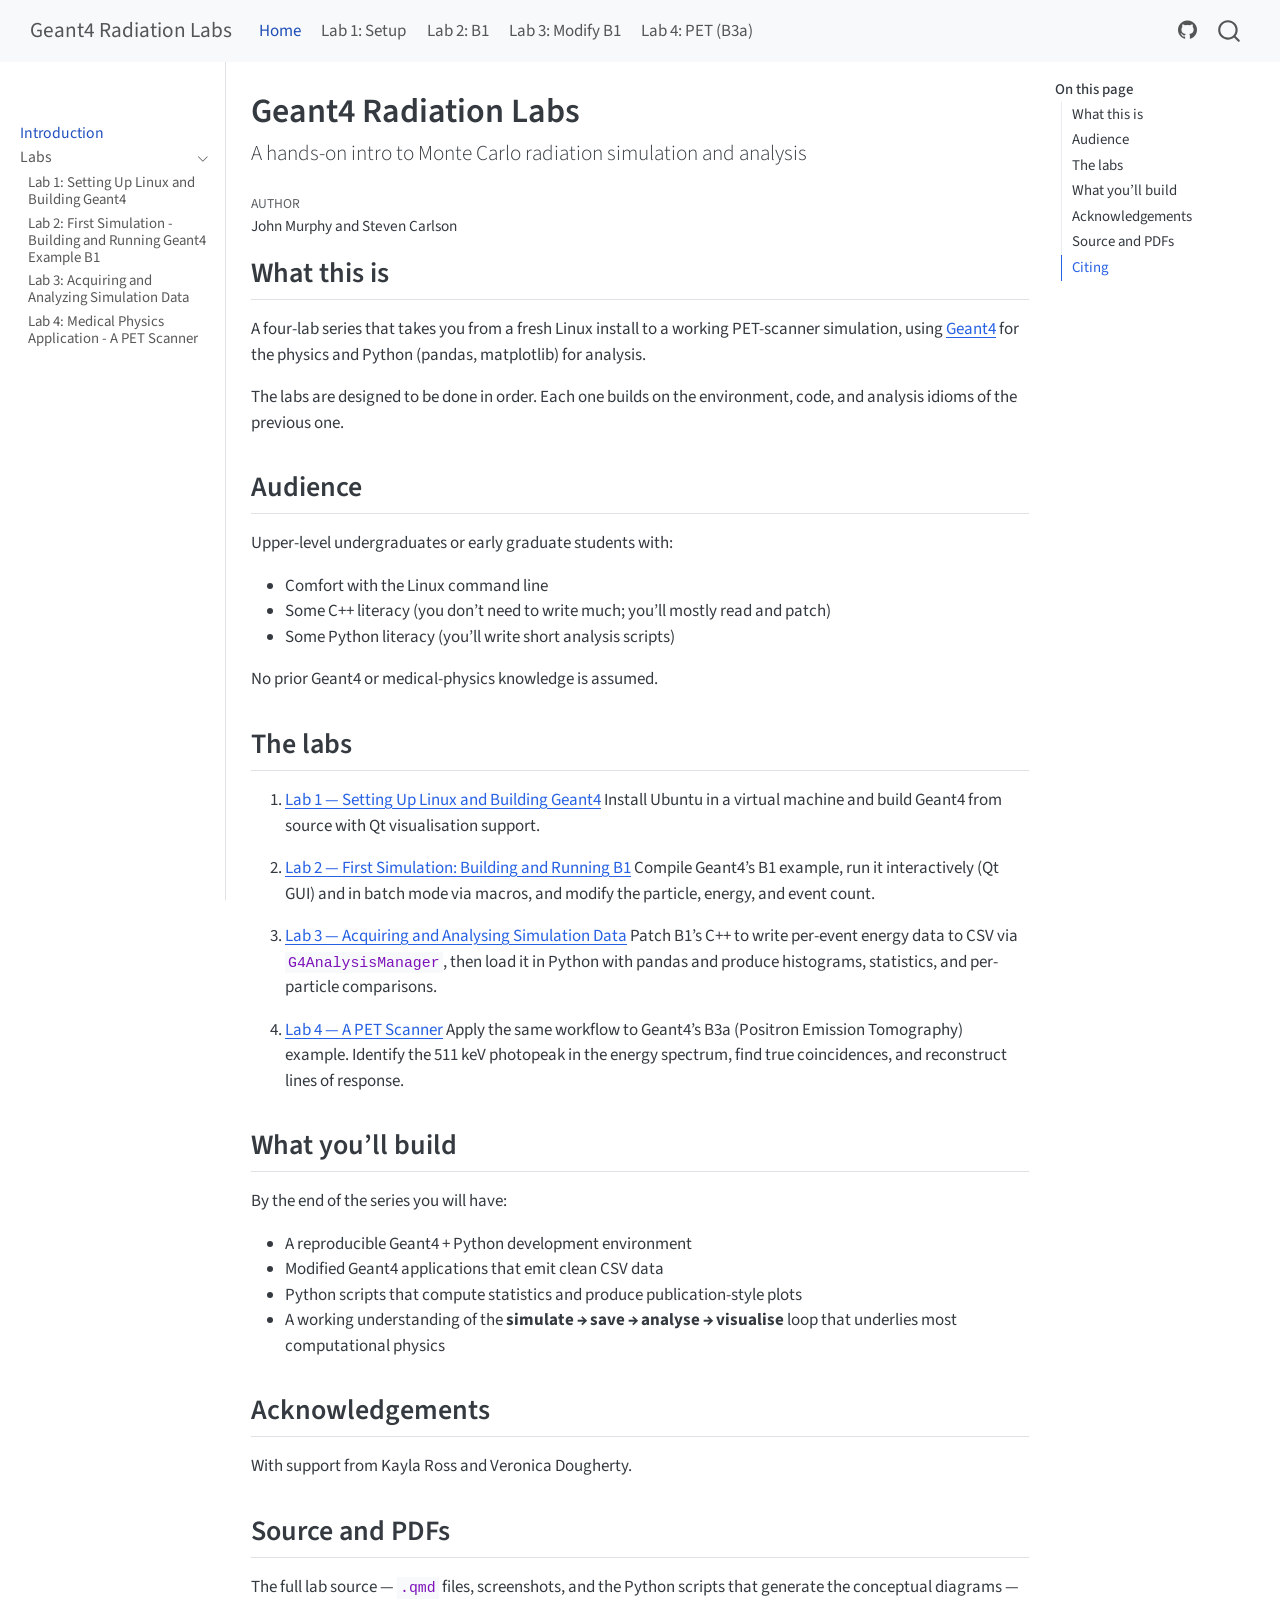
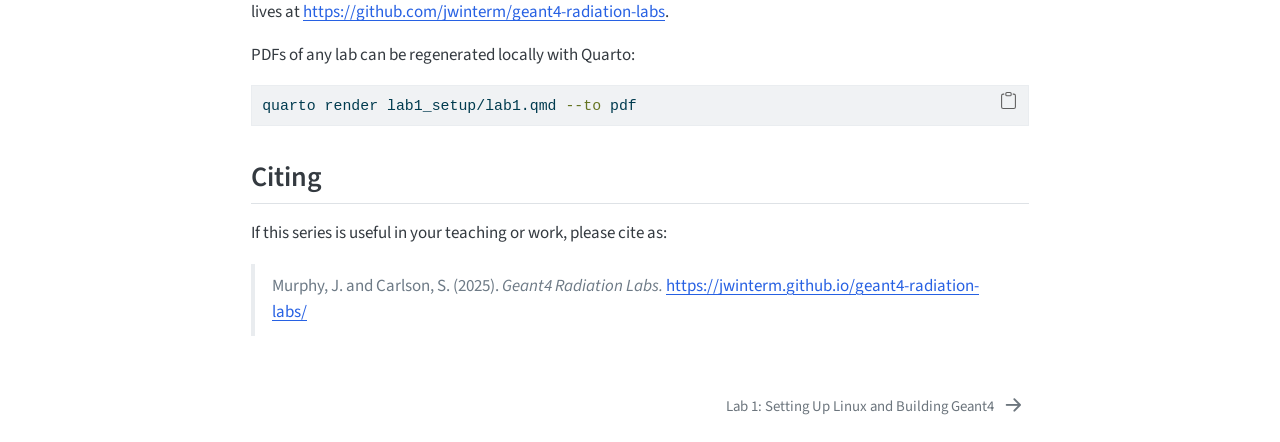
==== index.html @ f85b090e "Built site for gh-pages" ====
<!DOCTYPE html>
<html xmlns="http://www.w3.org/1999/xhtml" lang="en" xml:lang="en"><head>

<meta charset="utf-8">
<meta name="generator" content="quarto-1.6.41">

<meta name="viewport" content="width=device-width, initial-scale=1.0, user-scalable=yes">

<meta name="author" content="John Murphy and Steven Carlson">

<title>Geant4 Radiation Labs</title>
<style>
code{white-space: pre-wrap;}
span.smallcaps{font-variant: small-caps;}
div.columns{display: flex; gap: min(4vw, 1.5em);}
div.column{flex: auto; overflow-x: auto;}
div.hanging-indent{margin-left: 1.5em; text-indent: -1.5em;}
ul.task-list{list-style: none;}
ul.task-list li input[type="checkbox"] {
  width: 0.8em;
  margin: 0 0.8em 0.2em -1em; /* quarto-specific, see https://github.com/quarto-dev/quarto-cli/issues/4556 */ 
  vertical-align: middle;
}
/* CSS for syntax highlighting */
pre > code.sourceCode { white-space: pre; position: relative; }
pre > code.sourceCode > span { line-height: 1.25; }
pre > code.sourceCode > span:empty { height: 1.2em; }
.sourceCode { overflow: visible; }
code.sourceCode > span { color: inherit; text-decoration: inherit; }
div.sourceCode { margin: 1em 0; }
pre.sourceCode { margin: 0; }
@media screen {
div.sourceCode { overflow: auto; }
}
@media print {
pre > code.sourceCode { white-space: pre-wrap; }
pre > code.sourceCode > span { display: inline-block; text-indent: -5em; padding-left: 5em; }
}
pre.numberSource code
  { counter-reset: source-line 0; }
pre.numberSource code > span
  { position: relative; left: -4em; counter-increment: source-line; }
pre.numberSource code > span > a:first-child::before
  { content: counter(source-line);
    position: relative; left: -1em; text-align: right; vertical-align: baseline;
    border: none; display: inline-block;
    -webkit-touch-callout: none; -webkit-user-select: none;
    -khtml-user-select: none; -moz-user-select: none;
    -ms-user-select: none; user-select: none;
    padding: 0 4px; width: 4em;
  }
pre.numberSource { margin-left: 3em;  padding-left: 4px; }
div.sourceCode
  {   }
@media screen {
pre > code.sourceCode > span > a:first-child::before { text-decoration: underline; }
}
</style>


<script src="site_libs/quarto-nav/quarto-nav.js"></script>
<script src="site_libs/quarto-nav/headroom.min.js"></script>
<script src="site_libs/clipboard/clipboard.min.js"></script>
<script src="site_libs/quarto-search/autocomplete.umd.js"></script>
<script src="site_libs/quarto-search/fuse.min.js"></script>
<script src="site_libs/quarto-search/quarto-search.js"></script>
<meta name="quarto:offset" content="./">
<link href="./lab1_setup/lab1.html" rel="next">
<script src="site_libs/quarto-html/quarto.js"></script>
<script src="site_libs/quarto-html/popper.min.js"></script>
<script src="site_libs/quarto-html/tippy.umd.min.js"></script>
<script src="site_libs/quarto-html/anchor.min.js"></script>
<link href="site_libs/quarto-html/tippy.css" rel="stylesheet">
<link href="site_libs/quarto-html/quarto-syntax-highlighting-48ffa3e5b9d089919c6712c39e5b00f2.css" rel="stylesheet" id="quarto-text-highlighting-styles">
<script src="site_libs/bootstrap/bootstrap.min.js"></script>
<link href="site_libs/bootstrap/bootstrap-icons.css" rel="stylesheet">
<link href="site_libs/bootstrap/bootstrap-c85aa45615bc724621e561d3dca1e930.min.css" rel="stylesheet" append-hash="true" id="quarto-bootstrap" data-mode="light">
<script id="quarto-search-options" type="application/json">{
  "location": "navbar",
  "copy-button": false,
  "collapse-after": 3,
  "panel-placement": "end",
  "type": "overlay",
  "limit": 50,
  "keyboard-shortcut": [
    "f",
    "/",
    "s"
  ],
  "show-item-context": false,
  "language": {
    "search-no-results-text": "No results",
    "search-matching-documents-text": "matching documents",
    "search-copy-link-title": "Copy link to search",
    "search-hide-matches-text": "Hide additional matches",
    "search-more-match-text": "more match in this document",
    "search-more-matches-text": "more matches in this document",
    "search-clear-button-title": "Clear",
    "search-text-placeholder": "",
    "search-detached-cancel-button-title": "Cancel",
    "search-submit-button-title": "Submit",
    "search-label": "Search"
  }
}</script>


</head>

<body class="nav-sidebar docked nav-fixed">

<div id="quarto-search-results"></div>
  <header id="quarto-header" class="headroom fixed-top">
    <nav class="navbar navbar-expand-lg " data-bs-theme="dark">
      <div class="navbar-container container-fluid">
      <div class="navbar-brand-container mx-auto">
    <a class="navbar-brand" href="./index.html">
    <span class="navbar-title">Geant4 Radiation Labs</span>
    </a>
  </div>
            <div id="quarto-search" class="" title="Search"></div>
          <button class="navbar-toggler" type="button" data-bs-toggle="collapse" data-bs-target="#navbarCollapse" aria-controls="navbarCollapse" role="menu" aria-expanded="false" aria-label="Toggle navigation" onclick="if (window.quartoToggleHeadroom) { window.quartoToggleHeadroom(); }">
  <span class="navbar-toggler-icon"></span>
</button>
          <div class="collapse navbar-collapse" id="navbarCollapse">
            <ul class="navbar-nav navbar-nav-scroll me-auto">
  <li class="nav-item">
    <a class="nav-link active" href="./index.html" aria-current="page"> 
<span class="menu-text">Home</span></a>
  </li>  
  <li class="nav-item">
    <a class="nav-link" href="./lab1_setup/lab1.html"> 
<span class="menu-text">Lab 1: Setup</span></a>
  </li>  
  <li class="nav-item">
    <a class="nav-link" href="./lab2_exampleB1/lab2.html"> 
<span class="menu-text">Lab 2: B1</span></a>
  </li>  
  <li class="nav-item">
    <a class="nav-link" href="./lab3_modifyB1/lab3.html"> 
<span class="menu-text">Lab 3: Modify B1</span></a>
  </li>  
  <li class="nav-item">
    <a class="nav-link" href="./lab4_exampleB3/lab4.html"> 
<span class="menu-text">Lab 4: PET (B3a)</span></a>
  </li>  
</ul>
            <ul class="navbar-nav navbar-nav-scroll ms-auto">
  <li class="nav-item compact">
    <a class="nav-link" href="https://github.com/jwinterm/geant4-radiation-labs"> <i class="bi bi-github" role="img" aria-label="GitHub repo">
</i> 
<span class="menu-text"></span></a>
  </li>  
</ul>
          </div> <!-- /navcollapse -->
            <div class="quarto-navbar-tools">
</div>
      </div> <!-- /container-fluid -->
    </nav>
  <nav class="quarto-secondary-nav">
    <div class="container-fluid d-flex">
      <button type="button" class="quarto-btn-toggle btn" data-bs-toggle="collapse" role="button" data-bs-target=".quarto-sidebar-collapse-item" aria-controls="quarto-sidebar" aria-expanded="false" aria-label="Toggle sidebar navigation" onclick="if (window.quartoToggleHeadroom) { window.quartoToggleHeadroom(); }">
        <i class="bi bi-layout-text-sidebar-reverse"></i>
      </button>
        <nav class="quarto-page-breadcrumbs" aria-label="breadcrumb"><ol class="breadcrumb"><li class="breadcrumb-item"><a href="./index.html">Introduction</a></li></ol></nav>
        <a class="flex-grow-1" role="navigation" data-bs-toggle="collapse" data-bs-target=".quarto-sidebar-collapse-item" aria-controls="quarto-sidebar" aria-expanded="false" aria-label="Toggle sidebar navigation" onclick="if (window.quartoToggleHeadroom) { window.quartoToggleHeadroom(); }">      
        </a>
      <button type="button" class="btn quarto-search-button" aria-label="Search" onclick="window.quartoOpenSearch();">
        <i class="bi bi-search"></i>
      </button>
    </div>
  </nav>
</header>
<!-- content -->
<div id="quarto-content" class="quarto-container page-columns page-rows-contents page-layout-article page-navbar">
<!-- sidebar -->
  <nav id="quarto-sidebar" class="sidebar collapse collapse-horizontal quarto-sidebar-collapse-item sidebar-navigation docked overflow-auto">
        <div class="mt-2 flex-shrink-0 align-items-center">
        <div class="sidebar-search">
        <div id="quarto-search" class="" title="Search"></div>
        </div>
        </div>
    <div class="sidebar-menu-container"> 
    <ul class="list-unstyled mt-1">
        <li class="sidebar-item">
  <div class="sidebar-item-container"> 
  <a href="./index.html" class="sidebar-item-text sidebar-link active">
 <span class="menu-text">Introduction</span></a>
  </div>
</li>
        <li class="sidebar-item sidebar-item-section">
      <div class="sidebar-item-container"> 
            <a class="sidebar-item-text sidebar-link text-start" data-bs-toggle="collapse" data-bs-target="#quarto-sidebar-section-1" role="navigation" aria-expanded="true">
 <span class="menu-text">Labs</span></a>
          <a class="sidebar-item-toggle text-start" data-bs-toggle="collapse" data-bs-target="#quarto-sidebar-section-1" role="navigation" aria-expanded="true" aria-label="Toggle section">
            <i class="bi bi-chevron-right ms-2"></i>
          </a> 
      </div>
      <ul id="quarto-sidebar-section-1" class="collapse list-unstyled sidebar-section depth1 show">  
          <li class="sidebar-item">
  <div class="sidebar-item-container"> 
  <a href="./lab1_setup/lab1.html" class="sidebar-item-text sidebar-link">
 <span class="menu-text">Lab 1: Setting Up Linux and Building Geant4</span></a>
  </div>
</li>
          <li class="sidebar-item">
  <div class="sidebar-item-container"> 
  <a href="./lab2_exampleB1/lab2.html" class="sidebar-item-text sidebar-link">
 <span class="menu-text">Lab 2: First Simulation - Building and Running Geant4 Example B1</span></a>
  </div>
</li>
          <li class="sidebar-item">
  <div class="sidebar-item-container"> 
  <a href="./lab3_modifyB1/lab3.html" class="sidebar-item-text sidebar-link">
 <span class="menu-text">Lab 3: Acquiring and Analyzing Simulation Data</span></a>
  </div>
</li>
          <li class="sidebar-item">
  <div class="sidebar-item-container"> 
  <a href="./lab4_exampleB3/lab4.html" class="sidebar-item-text sidebar-link">
 <span class="menu-text">Lab 4: Medical Physics Application - A PET Scanner</span></a>
  </div>
</li>
      </ul>
  </li>
    </ul>
    </div>
</nav>
<div id="quarto-sidebar-glass" class="quarto-sidebar-collapse-item" data-bs-toggle="collapse" data-bs-target=".quarto-sidebar-collapse-item"></div>
<!-- margin-sidebar -->
    <div id="quarto-margin-sidebar" class="sidebar margin-sidebar">
        <nav id="TOC" role="doc-toc" class="toc-active">
    <h2 id="toc-title">On this page</h2>
   
  <ul>
  <li><a href="#what-this-is" id="toc-what-this-is" class="nav-link active" data-scroll-target="#what-this-is">What this is</a></li>
  <li><a href="#audience" id="toc-audience" class="nav-link" data-scroll-target="#audience">Audience</a></li>
  <li><a href="#the-labs" id="toc-the-labs" class="nav-link" data-scroll-target="#the-labs">The labs</a></li>
  <li><a href="#what-youll-build" id="toc-what-youll-build" class="nav-link" data-scroll-target="#what-youll-build">What you’ll build</a></li>
  <li><a href="#acknowledgements" id="toc-acknowledgements" class="nav-link" data-scroll-target="#acknowledgements">Acknowledgements</a></li>
  <li><a href="#source-and-pdfs" id="toc-source-and-pdfs" class="nav-link" data-scroll-target="#source-and-pdfs">Source and PDFs</a></li>
  <li><a href="#citing" id="toc-citing" class="nav-link" data-scroll-target="#citing">Citing</a></li>
  </ul>
</nav>
    </div>
<!-- main -->
<main class="content" id="quarto-document-content">

<header id="title-block-header" class="quarto-title-block default">
<div class="quarto-title">
<h1 class="title">Geant4 Radiation Labs</h1>
<p class="subtitle lead">A hands-on intro to Monte Carlo radiation simulation and analysis</p>
</div>



<div class="quarto-title-meta">

    <div>
    <div class="quarto-title-meta-heading">Author</div>
    <div class="quarto-title-meta-contents">
             <p>John Murphy and Steven Carlson </p>
          </div>
  </div>
    
  
    
  </div>
  


</header>


<section id="what-this-is" class="level2">
<h2 class="anchored" data-anchor-id="what-this-is">What this is</h2>
<p>A four-lab series that takes you from a fresh Linux install to a working PET-scanner simulation, using <a href="https://geant4.web.cern.ch/">Geant4</a> for the physics and Python (pandas, matplotlib) for analysis.</p>
<p>The labs are designed to be done in order. Each one builds on the environment, code, and analysis idioms of the previous one.</p>
</section>
<section id="audience" class="level2">
<h2 class="anchored" data-anchor-id="audience">Audience</h2>
<p>Upper-level undergraduates or early graduate students with:</p>
<ul>
<li>Comfort with the Linux command line</li>
<li>Some C++ literacy (you don’t need to write much; you’ll mostly read and patch)</li>
<li>Some Python literacy (you’ll write short analysis scripts)</li>
</ul>
<p>No prior Geant4 or medical-physics knowledge is assumed.</p>
</section>
<section id="the-labs" class="level2">
<h2 class="anchored" data-anchor-id="the-labs">The labs</h2>
<ol type="1">
<li><p><strong><a href="./lab1_setup/lab1.html">Lab 1 — Setting Up Linux and Building Geant4</a></strong> Install Ubuntu in a virtual machine and build Geant4 from source with Qt visualisation support.</p></li>
<li><p><strong><a href="./lab2_exampleB1/lab2.html">Lab 2 — First Simulation: Building and Running B1</a></strong> Compile Geant4’s B1 example, run it interactively (Qt GUI) and in batch mode via macros, and modify the particle, energy, and event count.</p></li>
<li><p><strong><a href="./lab3_modifyB1/lab3.html">Lab 3 — Acquiring and Analysing Simulation Data</a></strong> Patch B1’s C++ to write per-event energy data to CSV via <code>G4AnalysisManager</code>, then load it in Python with pandas and produce histograms, statistics, and per-particle comparisons.</p></li>
<li><p><strong><a href="./lab4_exampleB3/lab4.html">Lab 4 — A PET Scanner</a></strong> Apply the same workflow to Geant4’s B3a (Positron Emission Tomography) example. Identify the 511 keV photopeak in the energy spectrum, find true coincidences, and reconstruct lines of response.</p></li>
</ol>
</section>
<section id="what-youll-build" class="level2">
<h2 class="anchored" data-anchor-id="what-youll-build">What you’ll build</h2>
<p>By the end of the series you will have:</p>
<ul>
<li>A reproducible Geant4 + Python development environment</li>
<li>Modified Geant4 applications that emit clean CSV data</li>
<li>Python scripts that compute statistics and produce publication-style plots</li>
<li>A working understanding of the <strong>simulate → save → analyse → visualise</strong> loop that underlies most computational physics</li>
</ul>
</section>
<section id="acknowledgements" class="level2">
<h2 class="anchored" data-anchor-id="acknowledgements">Acknowledgements</h2>
<p>With support from Kayla Ross and Veronica Dougherty.</p>
</section>
<section id="source-and-pdfs" class="level2">
<h2 class="anchored" data-anchor-id="source-and-pdfs">Source and PDFs</h2>
<p>The full lab source — <code>.qmd</code> files, screenshots, and the Python scripts that generate the conceptual diagrams — lives at <a href="https://github.com/jwinterm/geant4-radiation-labs" class="uri">https://github.com/jwinterm/geant4-radiation-labs</a>.</p>
<p>PDFs of any lab can be regenerated locally with Quarto:</p>
<div class="sourceCode" id="cb1"><pre class="sourceCode bash code-with-copy"><code class="sourceCode bash"><span id="cb1-1"><a href="#cb1-1" aria-hidden="true" tabindex="-1"></a><span class="ex">quarto</span> render lab1_setup/lab1.qmd <span class="at">--to</span> pdf</span></code><button title="Copy to Clipboard" class="code-copy-button"><i class="bi"></i></button></pre></div>
</section>
<section id="citing" class="level2">
<h2 class="anchored" data-anchor-id="citing">Citing</h2>
<p>If this series is useful in your teaching or work, please cite as:</p>
<blockquote class="blockquote">
<p>Murphy, J. and Carlson, S. (2025). <em>Geant4 Radiation Labs.</em> <a href="https://jwinterm.github.io/geant4-radiation-labs/" class="uri">https://jwinterm.github.io/geant4-radiation-labs/</a></p>
</blockquote>


</section>

</main> <!-- /main -->
<script id="quarto-html-after-body" type="application/javascript">
window.document.addEventListener("DOMContentLoaded", function (event) {
  const toggleBodyColorMode = (bsSheetEl) => {
    const mode = bsSheetEl.getAttribute("data-mode");
    const bodyEl = window.document.querySelector("body");
    if (mode === "dark") {
      bodyEl.classList.add("quarto-dark");
      bodyEl.classList.remove("quarto-light");
    } else {
      bodyEl.classList.add("quarto-light");
      bodyEl.classList.remove("quarto-dark");
    }
  }
  const toggleBodyColorPrimary = () => {
    const bsSheetEl = window.document.querySelector("link#quarto-bootstrap");
    if (bsSheetEl) {
      toggleBodyColorMode(bsSheetEl);
    }
  }
  toggleBodyColorPrimary();  
  const icon = "";
  const anchorJS = new window.AnchorJS();
  anchorJS.options = {
    placement: 'right',
    icon: icon
  };
  anchorJS.add('.anchored');
  const isCodeAnnotation = (el) => {
    for (const clz of el.classList) {
      if (clz.startsWith('code-annotation-')) {                     
        return true;
      }
    }
    return false;
  }
  const onCopySuccess = function(e) {
    // button target
    const button = e.trigger;
    // don't keep focus
    button.blur();
    // flash "checked"
    button.classList.add('code-copy-button-checked');
    var currentTitle = button.getAttribute("title");
    button.setAttribute("title", "Copied!");
    let tooltip;
    if (window.bootstrap) {
      button.setAttribute("data-bs-toggle", "tooltip");
      button.setAttribute("data-bs-placement", "left");
      button.setAttribute("data-bs-title", "Copied!");
      tooltip = new bootstrap.Tooltip(button, 
        { trigger: "manual", 
          customClass: "code-copy-button-tooltip",
          offset: [0, -8]});
      tooltip.show();    
    }
    setTimeout(function() {
      if (tooltip) {
        tooltip.hide();
        button.removeAttribute("data-bs-title");
        button.removeAttribute("data-bs-toggle");
        button.removeAttribute("data-bs-placement");
      }
      button.setAttribute("title", currentTitle);
      button.classList.remove('code-copy-button-checked');
    }, 1000);
    // clear code selection
    e.clearSelection();
  }
  const getTextToCopy = function(trigger) {
      const codeEl = trigger.previousElementSibling.cloneNode(true);
      for (const childEl of codeEl.children) {
        if (isCodeAnnotation(childEl)) {
          childEl.remove();
        }
      }
      return codeEl.innerText;
  }
  const clipboard = new window.ClipboardJS('.code-copy-button:not([data-in-quarto-modal])', {
    text: getTextToCopy
  });
  clipboard.on('success', onCopySuccess);
  if (window.document.getElementById('quarto-embedded-source-code-modal')) {
    const clipboardModal = new window.ClipboardJS('.code-copy-button[data-in-quarto-modal]', {
      text: getTextToCopy,
      container: window.document.getElementById('quarto-embedded-source-code-modal')
    });
    clipboardModal.on('success', onCopySuccess);
  }
    var localhostRegex = new RegExp(/^(?:http|https):\/\/localhost\:?[0-9]*\//);
    var mailtoRegex = new RegExp(/^mailto:/);
      var filterRegex = new RegExp("https:\/\/jwinterm\.github\.io\/geant4-radiation-labs\/");
    var isInternal = (href) => {
        return filterRegex.test(href) || localhostRegex.test(href) || mailtoRegex.test(href);
    }
    // Inspect non-navigation links and adorn them if external
 	var links = window.document.querySelectorAll('a[href]:not(.nav-link):not(.navbar-brand):not(.toc-action):not(.sidebar-link):not(.sidebar-item-toggle):not(.pagination-link):not(.no-external):not([aria-hidden]):not(.dropdown-item):not(.quarto-navigation-tool):not(.about-link)');
    for (var i=0; i<links.length; i++) {
      const link = links[i];
      if (!isInternal(link.href)) {
        // undo the damage that might have been done by quarto-nav.js in the case of
        // links that we want to consider external
        if (link.dataset.originalHref !== undefined) {
          link.href = link.dataset.originalHref;
        }
          // target, if specified
          link.setAttribute("target", "_blank");
          if (link.getAttribute("rel") === null) {
            link.setAttribute("rel", "noopener");
          }
      }
    }
  function tippyHover(el, contentFn, onTriggerFn, onUntriggerFn) {
    const config = {
      allowHTML: true,
      maxWidth: 500,
      delay: 100,
      arrow: false,
      appendTo: function(el) {
          return el.parentElement;
      },
      interactive: true,
      interactiveBorder: 10,
      theme: 'quarto',
      placement: 'bottom-start',
    };
    if (contentFn) {
      config.content = contentFn;
    }
    if (onTriggerFn) {
      config.onTrigger = onTriggerFn;
    }
    if (onUntriggerFn) {
      config.onUntrigger = onUntriggerFn;
    }
    window.tippy(el, config); 
  }
  const noterefs = window.document.querySelectorAll('a[role="doc-noteref"]');
  for (var i=0; i<noterefs.length; i++) {
    const ref = noterefs[i];
    tippyHover(ref, function() {
      // use id or data attribute instead here
      let href = ref.getAttribute('data-footnote-href') || ref.getAttribute('href');
      try { href = new URL(href).hash; } catch {}
      const id = href.replace(/^#\/?/, "");
      const note = window.document.getElementById(id);
      if (note) {
        return note.innerHTML;
      } else {
        return "";
      }
    });
  }
  const xrefs = window.document.querySelectorAll('a.quarto-xref');
  const processXRef = (id, note) => {
    // Strip column container classes
    const stripColumnClz = (el) => {
      el.classList.remove("page-full", "page-columns");
      if (el.children) {
        for (const child of el.children) {
          stripColumnClz(child);
        }
      }
    }
    stripColumnClz(note)
    if (id === null || id.startsWith('sec-')) {
      // Special case sections, only their first couple elements
      const container = document.createElement("div");
      if (note.children && note.children.length > 2) {
        container.appendChild(note.children[0].cloneNode(true));
        for (let i = 1; i < note.children.length; i++) {
          const child = note.children[i];
          if (child.tagName === "P" && child.innerText === "") {
            continue;
          } else {
            container.appendChild(child.cloneNode(true));
            break;
          }
        }
        if (window.Quarto?.typesetMath) {
          window.Quarto.typesetMath(container);
        }
        return container.innerHTML
      } else {
        if (window.Quarto?.typesetMath) {
          window.Quarto.typesetMath(note);
        }
        return note.innerHTML;
      }
    } else {
      // Remove any anchor links if they are present
      const anchorLink = note.querySelector('a.anchorjs-link');
      if (anchorLink) {
        anchorLink.remove();
      }
      if (window.Quarto?.typesetMath) {
        window.Quarto.typesetMath(note);
      }
      if (note.classList.contains("callout")) {
        return note.outerHTML;
      } else {
        return note.innerHTML;
      }
    }
  }
  for (var i=0; i<xrefs.length; i++) {
    const xref = xrefs[i];
    tippyHover(xref, undefined, function(instance) {
      instance.disable();
      let url = xref.getAttribute('href');
      let hash = undefined; 
      if (url.startsWith('#')) {
        hash = url;
      } else {
        try { hash = new URL(url).hash; } catch {}
      }
      if (hash) {
        const id = hash.replace(/^#\/?/, "");
        const note = window.document.getElementById(id);
        if (note !== null) {
          try {
            const html = processXRef(id, note.cloneNode(true));
            instance.setContent(html);
          } finally {
            instance.enable();
            instance.show();
          }
        } else {
          // See if we can fetch this
          fetch(url.split('#')[0])
          .then(res => res.text())
          .then(html => {
            const parser = new DOMParser();
            const htmlDoc = parser.parseFromString(html, "text/html");
            const note = htmlDoc.getElementById(id);
            if (note !== null) {
              const html = processXRef(id, note);
              instance.setContent(html);
            } 
          }).finally(() => {
            instance.enable();
            instance.show();
          });
        }
      } else {
        // See if we can fetch a full url (with no hash to target)
        // This is a special case and we should probably do some content thinning / targeting
        fetch(url)
        .then(res => res.text())
        .then(html => {
          const parser = new DOMParser();
          const htmlDoc = parser.parseFromString(html, "text/html");
          const note = htmlDoc.querySelector('main.content');
          if (note !== null) {
            // This should only happen for chapter cross references
            // (since there is no id in the URL)
            // remove the first header
            if (note.children.length > 0 && note.children[0].tagName === "HEADER") {
              note.children[0].remove();
            }
            const html = processXRef(null, note);
            instance.setContent(html);
          } 
        }).finally(() => {
          instance.enable();
          instance.show();
        });
      }
    }, function(instance) {
    });
  }
      let selectedAnnoteEl;
      const selectorForAnnotation = ( cell, annotation) => {
        let cellAttr = 'data-code-cell="' + cell + '"';
        let lineAttr = 'data-code-annotation="' +  annotation + '"';
        const selector = 'span[' + cellAttr + '][' + lineAttr + ']';
        return selector;
      }
      const selectCodeLines = (annoteEl) => {
        const doc = window.document;
        const targetCell = annoteEl.getAttribute("data-target-cell");
        const targetAnnotation = annoteEl.getAttribute("data-target-annotation");
        const annoteSpan = window.document.querySelector(selectorForAnnotation(targetCell, targetAnnotation));
        const lines = annoteSpan.getAttribute("data-code-lines").split(",");
        const lineIds = lines.map((line) => {
          return targetCell + "-" + line;
        })
        let top = null;
        let height = null;
        let parent = null;
        if (lineIds.length > 0) {
            //compute the position of the single el (top and bottom and make a div)
            const el = window.document.getElementById(lineIds[0]);
            top = el.offsetTop;
            height = el.offsetHeight;
            parent = el.parentElement.parentElement;
          if (lineIds.length > 1) {
            const lastEl = window.document.getElementById(lineIds[lineIds.length - 1]);
            const bottom = lastEl.offsetTop + lastEl.offsetHeight;
            height = bottom - top;
          }
          if (top !== null && height !== null && parent !== null) {
            // cook up a div (if necessary) and position it 
            let div = window.document.getElementById("code-annotation-line-highlight");
            if (div === null) {
              div = window.document.createElement("div");
              div.setAttribute("id", "code-annotation-line-highlight");
              div.style.position = 'absolute';
              parent.appendChild(div);
            }
            div.style.top = top - 2 + "px";
            div.style.height = height + 4 + "px";
            div.style.left = 0;
            let gutterDiv = window.document.getElementById("code-annotation-line-highlight-gutter");
            if (gutterDiv === null) {
              gutterDiv = window.document.createElement("div");
              gutterDiv.setAttribute("id", "code-annotation-line-highlight-gutter");
              gutterDiv.style.position = 'absolute';
              const codeCell = window.document.getElementById(targetCell);
              const gutter = codeCell.querySelector('.code-annotation-gutter');
              gutter.appendChild(gutterDiv);
            }
            gutterDiv.style.top = top - 2 + "px";
            gutterDiv.style.height = height + 4 + "px";
          }
          selectedAnnoteEl = annoteEl;
        }
      };
      const unselectCodeLines = () => {
        const elementsIds = ["code-annotation-line-highlight", "code-annotation-line-highlight-gutter"];
        elementsIds.forEach((elId) => {
          const div = window.document.getElementById(elId);
          if (div) {
            div.remove();
          }
        });
        selectedAnnoteEl = undefined;
      };
        // Handle positioning of the toggle
    window.addEventListener(
      "resize",
      throttle(() => {
        elRect = undefined;
        if (selectedAnnoteEl) {
          selectCodeLines(selectedAnnoteEl);
        }
      }, 10)
    );
    function throttle(fn, ms) {
    let throttle = false;
    let timer;
      return (...args) => {
        if(!throttle) { // first call gets through
            fn.apply(this, args);
            throttle = true;
        } else { // all the others get throttled
            if(timer) clearTimeout(timer); // cancel #2
            timer = setTimeout(() => {
              fn.apply(this, args);
              timer = throttle = false;
            }, ms);
        }
      };
    }
      // Attach click handler to the DT
      const annoteDls = window.document.querySelectorAll('dt[data-target-cell]');
      for (const annoteDlNode of annoteDls) {
        annoteDlNode.addEventListener('click', (event) => {
          const clickedEl = event.target;
          if (clickedEl !== selectedAnnoteEl) {
            unselectCodeLines();
            const activeEl = window.document.querySelector('dt[data-target-cell].code-annotation-active');
            if (activeEl) {
              activeEl.classList.remove('code-annotation-active');
            }
            selectCodeLines(clickedEl);
            clickedEl.classList.add('code-annotation-active');
          } else {
            // Unselect the line
            unselectCodeLines();
            clickedEl.classList.remove('code-annotation-active');
          }
        });
      }
  const findCites = (el) => {
    const parentEl = el.parentElement;
    if (parentEl) {
      const cites = parentEl.dataset.cites;
      if (cites) {
        return {
          el,
          cites: cites.split(' ')
        };
      } else {
        return findCites(el.parentElement)
      }
    } else {
      return undefined;
    }
  };
  var bibliorefs = window.document.querySelectorAll('a[role="doc-biblioref"]');
  for (var i=0; i<bibliorefs.length; i++) {
    const ref = bibliorefs[i];
    const citeInfo = findCites(ref);
    if (citeInfo) {
      tippyHover(citeInfo.el, function() {
        var popup = window.document.createElement('div');
        citeInfo.cites.forEach(function(cite) {
          var citeDiv = window.document.createElement('div');
          citeDiv.classList.add('hanging-indent');
          citeDiv.classList.add('csl-entry');
          var biblioDiv = window.document.getElementById('ref-' + cite);
          if (biblioDiv) {
            citeDiv.innerHTML = biblioDiv.innerHTML;
          }
          popup.appendChild(citeDiv);
        });
        return popup.innerHTML;
      });
    }
  }
});
</script>
<nav class="page-navigation">
  <div class="nav-page nav-page-previous">
  </div>
  <div class="nav-page nav-page-next">
      <a href="./lab1_setup/lab1.html" class="pagination-link" aria-label="Lab 1: Setting Up Linux and Building Geant4">
        <span class="nav-page-text">Lab 1: Setting Up Linux and Building Geant4</span> <i class="bi bi-arrow-right-short"></i>
      </a>
  </div>
</nav>
</div> <!-- /content -->




</body></html>
---- site_libs/quarto-html/tippy.css ----
.tippy-box[data-animation=fade][data-state=hidden]{opacity:0}[data-tippy-root]{max-width:calc(100vw - 10px)}.tippy-box{position:relative;background-color:#333;color:#fff;border-radius:4px;font-size:14px;line-height:1.4;white-space:normal;outline:0;transition-property:transform,visibility,opacity}.tippy-box[data-placement^=top]>.tippy-arrow{bottom:0}.tippy-box[data-placement^=top]>.tippy-arrow:before{bottom:-7px;left:0;border-width:8px 8px 0;border-top-color:initial;transform-origin:center top}.tippy-box[data-placement^=bottom]>.tippy-arrow{top:0}.tippy-box[data-placement^=bottom]>.tippy-arrow:before{top:-7px;left:0;border-width:0 8px 8px;border-bottom-color:initial;transform-origin:center bottom}.tippy-box[data-placement^=left]>.tippy-arrow{right:0}.tippy-box[data-placement^=left]>.tippy-arrow:before{border-width:8px 0 8px 8px;border-left-color:initial;right:-7px;transform-origin:center left}.tippy-box[data-placement^=right]>.tippy-arrow{left:0}.tippy-box[data-placement^=right]>.tippy-arrow:before{left:-7px;border-width:8px 8px 8px 0;border-right-color:initial;transform-origin:center right}.tippy-box[data-inertia][data-state=visible]{transition-timing-function:cubic-bezier(.54,1.5,.38,1.11)}.tippy-arrow{width:16px;height:16px;color:#333}.tippy-arrow:before{content:"";position:absolute;border-color:transparent;border-style:solid}.tippy-content{position:relative;padding:5px 9px;z-index:1}
---- site_libs/quarto-html/quarto-syntax-highlighting-48ffa3e5b9d089919c6712c39e5b00f2.css ----
/* quarto syntax highlight colors */
:root {
  --quarto-hl-ot-color: #003B4F;
  --quarto-hl-at-color: #657422;
  --quarto-hl-ss-color: #20794D;
  --quarto-hl-an-color: #5E5E5E;
  --quarto-hl-fu-color: #4758AB;
  --quarto-hl-st-color: #20794D;
  --quarto-hl-cf-color: #003B4F;
  --quarto-hl-op-color: #5E5E5E;
  --quarto-hl-er-color: #AD0000;
  --quarto-hl-bn-color: #AD0000;
  --quarto-hl-al-color: #AD0000;
  --quarto-hl-va-color: #111111;
  --quarto-hl-bu-color: inherit;
  --quarto-hl-ex-color: inherit;
  --quarto-hl-pp-color: #AD0000;
  --quarto-hl-in-color: #5E5E5E;
  --quarto-hl-vs-color: #20794D;
  --quarto-hl-wa-color: #5E5E5E;
  --quarto-hl-do-color: #5E5E5E;
  --quarto-hl-im-color: #00769E;
  --quarto-hl-ch-color: #20794D;
  --quarto-hl-dt-color: #AD0000;
  --quarto-hl-fl-color: #AD0000;
  --quarto-hl-co-color: #5E5E5E;
  --quarto-hl-cv-color: #5E5E5E;
  --quarto-hl-cn-color: #8f5902;
  --quarto-hl-sc-color: #5E5E5E;
  --quarto-hl-dv-color: #AD0000;
  --quarto-hl-kw-color: #003B4F;
}

/* other quarto variables */
:root {
  --quarto-font-monospace: SFMono-Regular, Menlo, Monaco, Consolas, "Liberation Mono", "Courier New", monospace;
}

pre > code.sourceCode > span {
  color: #003B4F;
}

code span {
  color: #003B4F;
}

code.sourceCode > span {
  color: #003B4F;
}

div.sourceCode,
div.sourceCode pre.sourceCode {
  color: #003B4F;
}

code span.ot {
  color: #003B4F;
  font-style: inherit;
}

code span.at {
  color: #657422;
  font-style: inherit;
}

code span.ss {
  color: #20794D;
  font-style: inherit;
}

code span.an {
  color: #5E5E5E;
  font-style: inherit;
}

code span.fu {
  color: #4758AB;
  font-style: inherit;
}

code span.st {
  color: #20794D;
  font-style: inherit;
}

code span.cf {
  color: #003B4F;
  font-weight: bold;
  font-style: inherit;
}

code span.op {
  color: #5E5E5E;
  font-style: inherit;
}

code span.er {
  color: #AD0000;
  font-style: inherit;
}

code span.bn {
  color: #AD0000;
  font-style: inherit;
}

code span.al {
  color: #AD0000;
  font-style: inherit;
}

code span.va {
  color: #111111;
  font-style: inherit;
}

code span.bu {
  font-style: inherit;
}

code span.ex {
  font-style: inherit;
}

code span.pp {
  color: #AD0000;
  font-style: inherit;
}

code span.in {
  color: #5E5E5E;
  font-style: inherit;
}

code span.vs {
  color: #20794D;
  font-style: inherit;
}

code span.wa {
  color: #5E5E5E;
  font-style: italic;
}

code span.do {
  color: #5E5E5E;
  font-style: italic;
}

code span.im {
  color: #00769E;
  font-style: inherit;
}

code span.ch {
  color: #20794D;
  font-style: inherit;
}

code span.dt {
  color: #AD0000;
  font-style: inherit;
}

code span.fl {
  color: #AD0000;
  font-style: inherit;
}

code span.co {
  color: #5E5E5E;
  font-style: inherit;
}

code span.cv {
  color: #5E5E5E;
  font-style: italic;
}

code span.cn {
  color: #8f5902;
  font-style: inherit;
}

code span.sc {
  color: #5E5E5E;
  font-style: inherit;
}

code span.dv {
  color: #AD0000;
  font-style: inherit;
}

code span.kw {
  color: #003B4F;
  font-weight: bold;
  font-style: inherit;
}

.prevent-inlining {
  content: "</";
}

/*# sourceMappingURL=566f9c016ea02aa24f499f2cbd7c0b66.css.map */
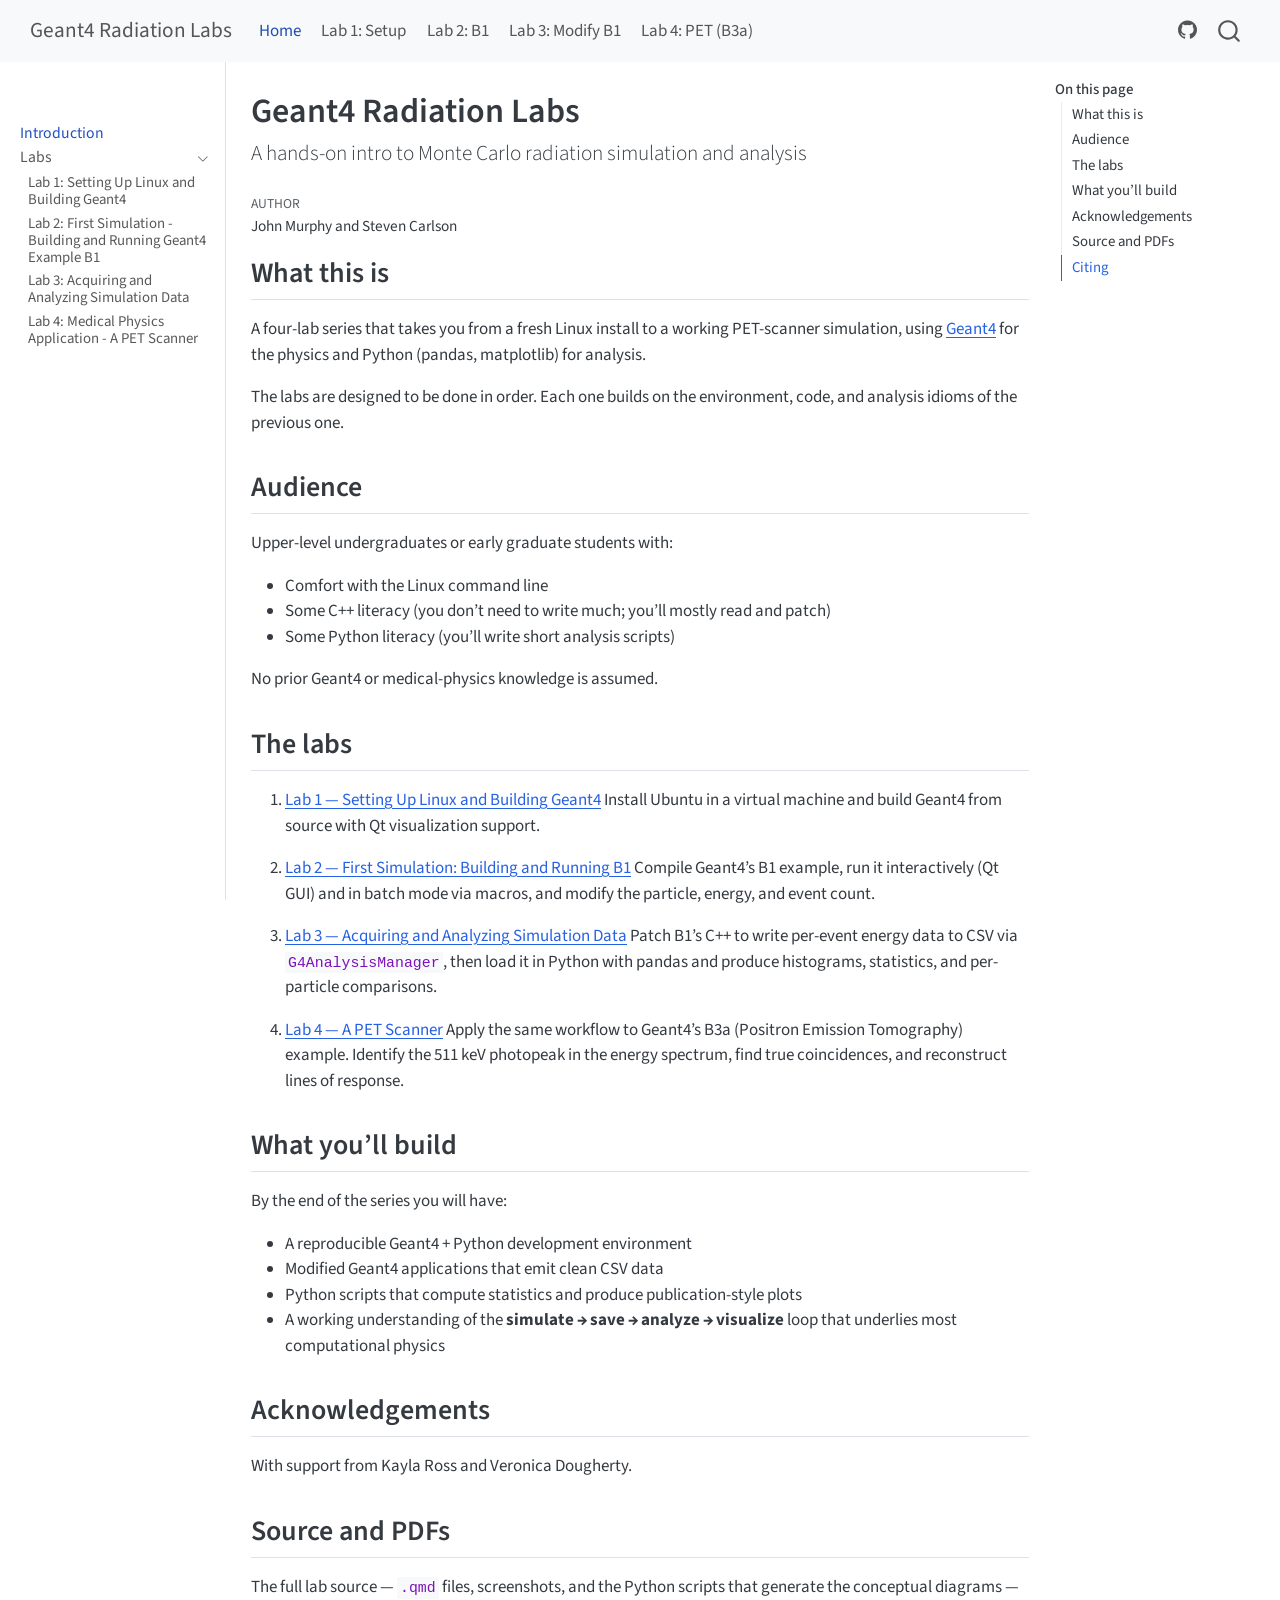
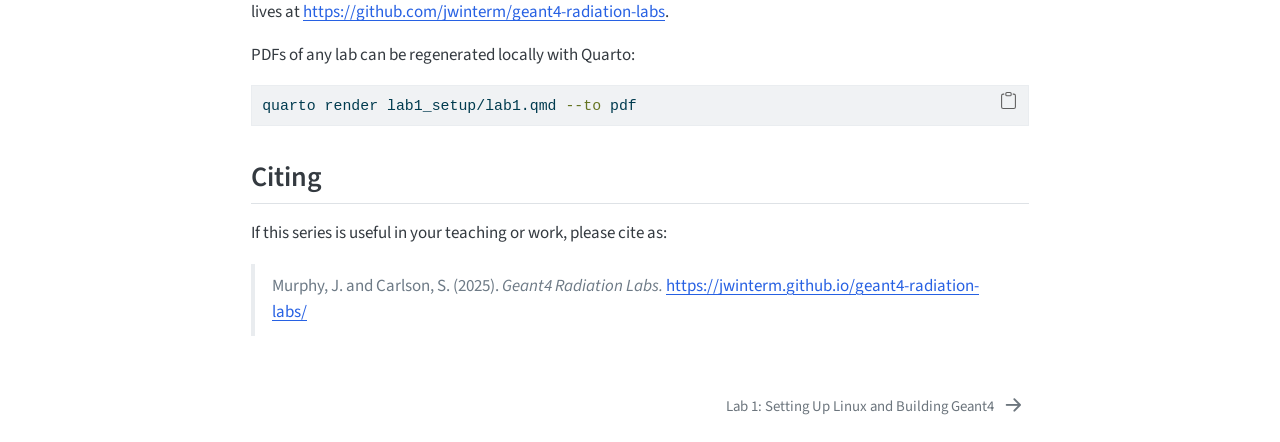
==== commit f4840e31: "Built site for gh-pages" ====
--- a/index.html
+++ b/index.html
@@ -289,9 +289,9 @@
 <section id="the-labs" class="level2">
 <h2 class="anchored" data-anchor-id="the-labs">The labs</h2>
 <ol type="1">
-<li><p><strong><a href="./lab1_setup/lab1.html">Lab 1 — Setting Up Linux and Building Geant4</a></strong> Install Ubuntu in a virtual machine and build Geant4 from source with Qt visualisation support.</p></li>
+<li><p><strong><a href="./lab1_setup/lab1.html">Lab 1 — Setting Up Linux and Building Geant4</a></strong> Install Ubuntu in a virtual machine and build Geant4 from source with Qt visualization support.</p></li>
 <li><p><strong><a href="./lab2_exampleB1/lab2.html">Lab 2 — First Simulation: Building and Running B1</a></strong> Compile Geant4’s B1 example, run it interactively (Qt GUI) and in batch mode via macros, and modify the particle, energy, and event count.</p></li>
-<li><p><strong><a href="./lab3_modifyB1/lab3.html">Lab 3 — Acquiring and Analysing Simulation Data</a></strong> Patch B1’s C++ to write per-event energy data to CSV via <code>G4AnalysisManager</code>, then load it in Python with pandas and produce histograms, statistics, and per-particle comparisons.</p></li>
+<li><p><strong><a href="./lab3_modifyB1/lab3.html">Lab 3 — Acquiring and Analyzing Simulation Data</a></strong> Patch B1’s C++ to write per-event energy data to CSV via <code>G4AnalysisManager</code>, then load it in Python with pandas and produce histograms, statistics, and per-particle comparisons.</p></li>
 <li><p><strong><a href="./lab4_exampleB3/lab4.html">Lab 4 — A PET Scanner</a></strong> Apply the same workflow to Geant4’s B3a (Positron Emission Tomography) example. Identify the 511 keV photopeak in the energy spectrum, find true coincidences, and reconstruct lines of response.</p></li>
 </ol>
 </section>
@@ -302,7 +302,7 @@
 <li>A reproducible Geant4 + Python development environment</li>
 <li>Modified Geant4 applications that emit clean CSV data</li>
 <li>Python scripts that compute statistics and produce publication-style plots</li>
-<li>A working understanding of the <strong>simulate → save → analyse → visualise</strong> loop that underlies most computational physics</li>
+<li>A working understanding of the <strong>simulate → save → analyze → visualize</strong> loop that underlies most computational physics</li>
 </ul>
 </section>
 <section id="acknowledgements" class="level2">
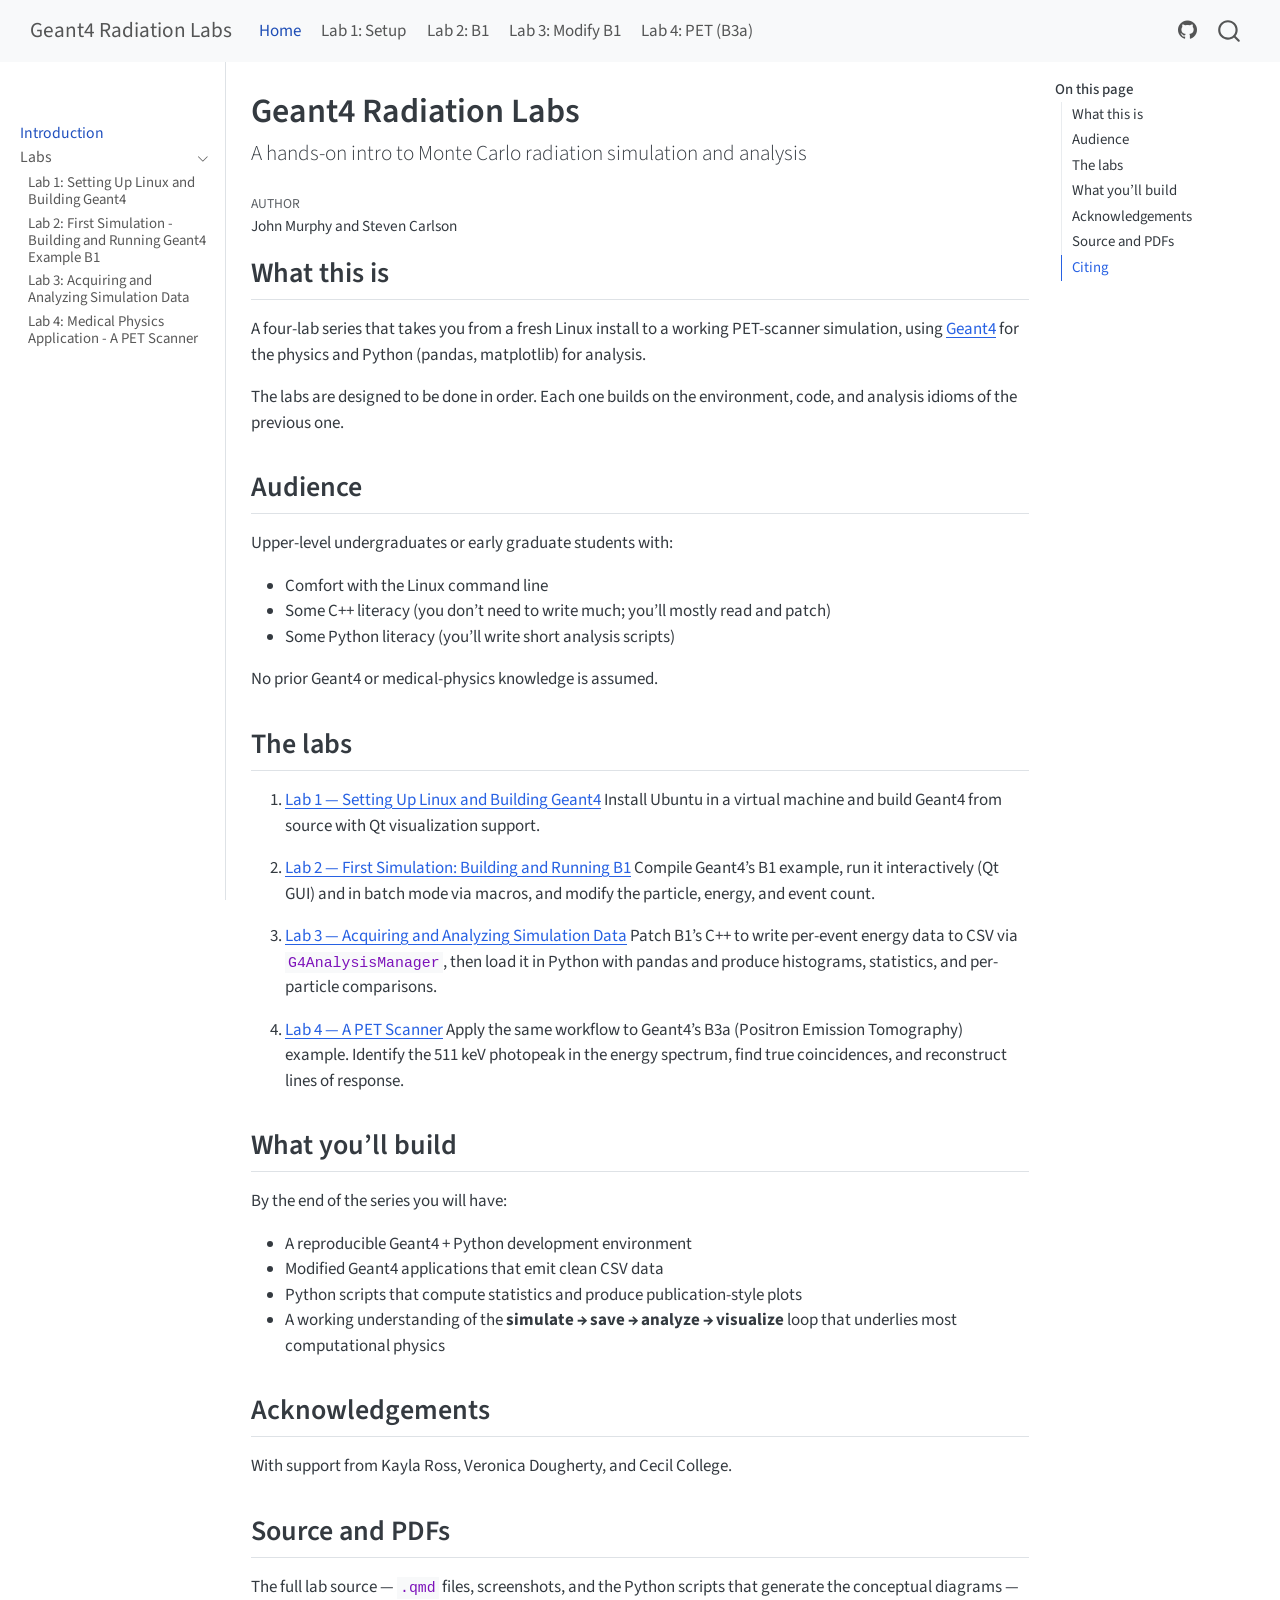
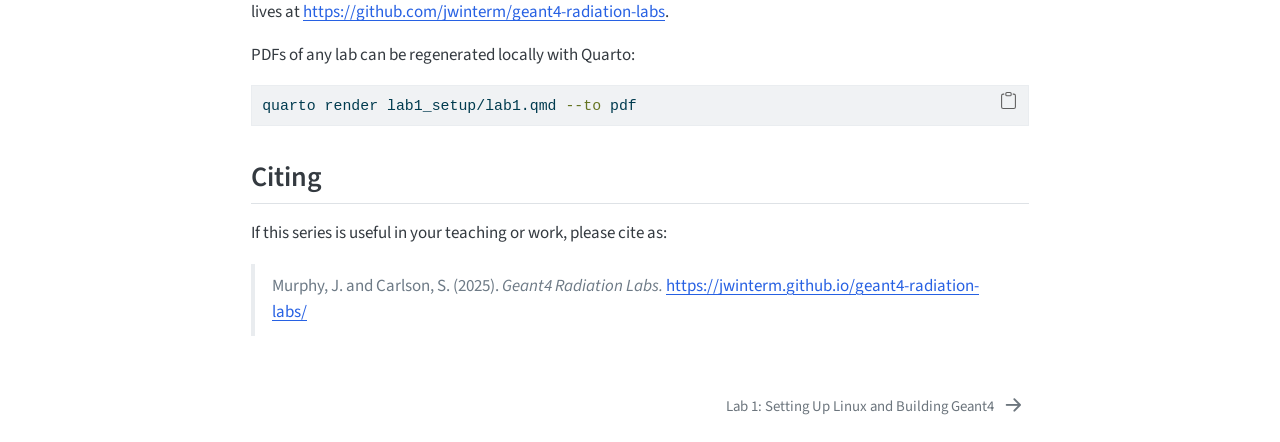
==== commit b9f01bc5: "Built site for gh-pages" ====
--- a/index.html
+++ b/index.html
@@ -307,7 +307,7 @@
 </section>
 <section id="acknowledgements" class="level2">
 <h2 class="anchored" data-anchor-id="acknowledgements">Acknowledgements</h2>
-<p>With support from Kayla Ross and Veronica Dougherty.</p>
+<p>With support from Kayla Ross, Veronica Dougherty, and Cecil College.</p>
 </section>
 <section id="source-and-pdfs" class="level2">
 <h2 class="anchored" data-anchor-id="source-and-pdfs">Source and PDFs</h2>
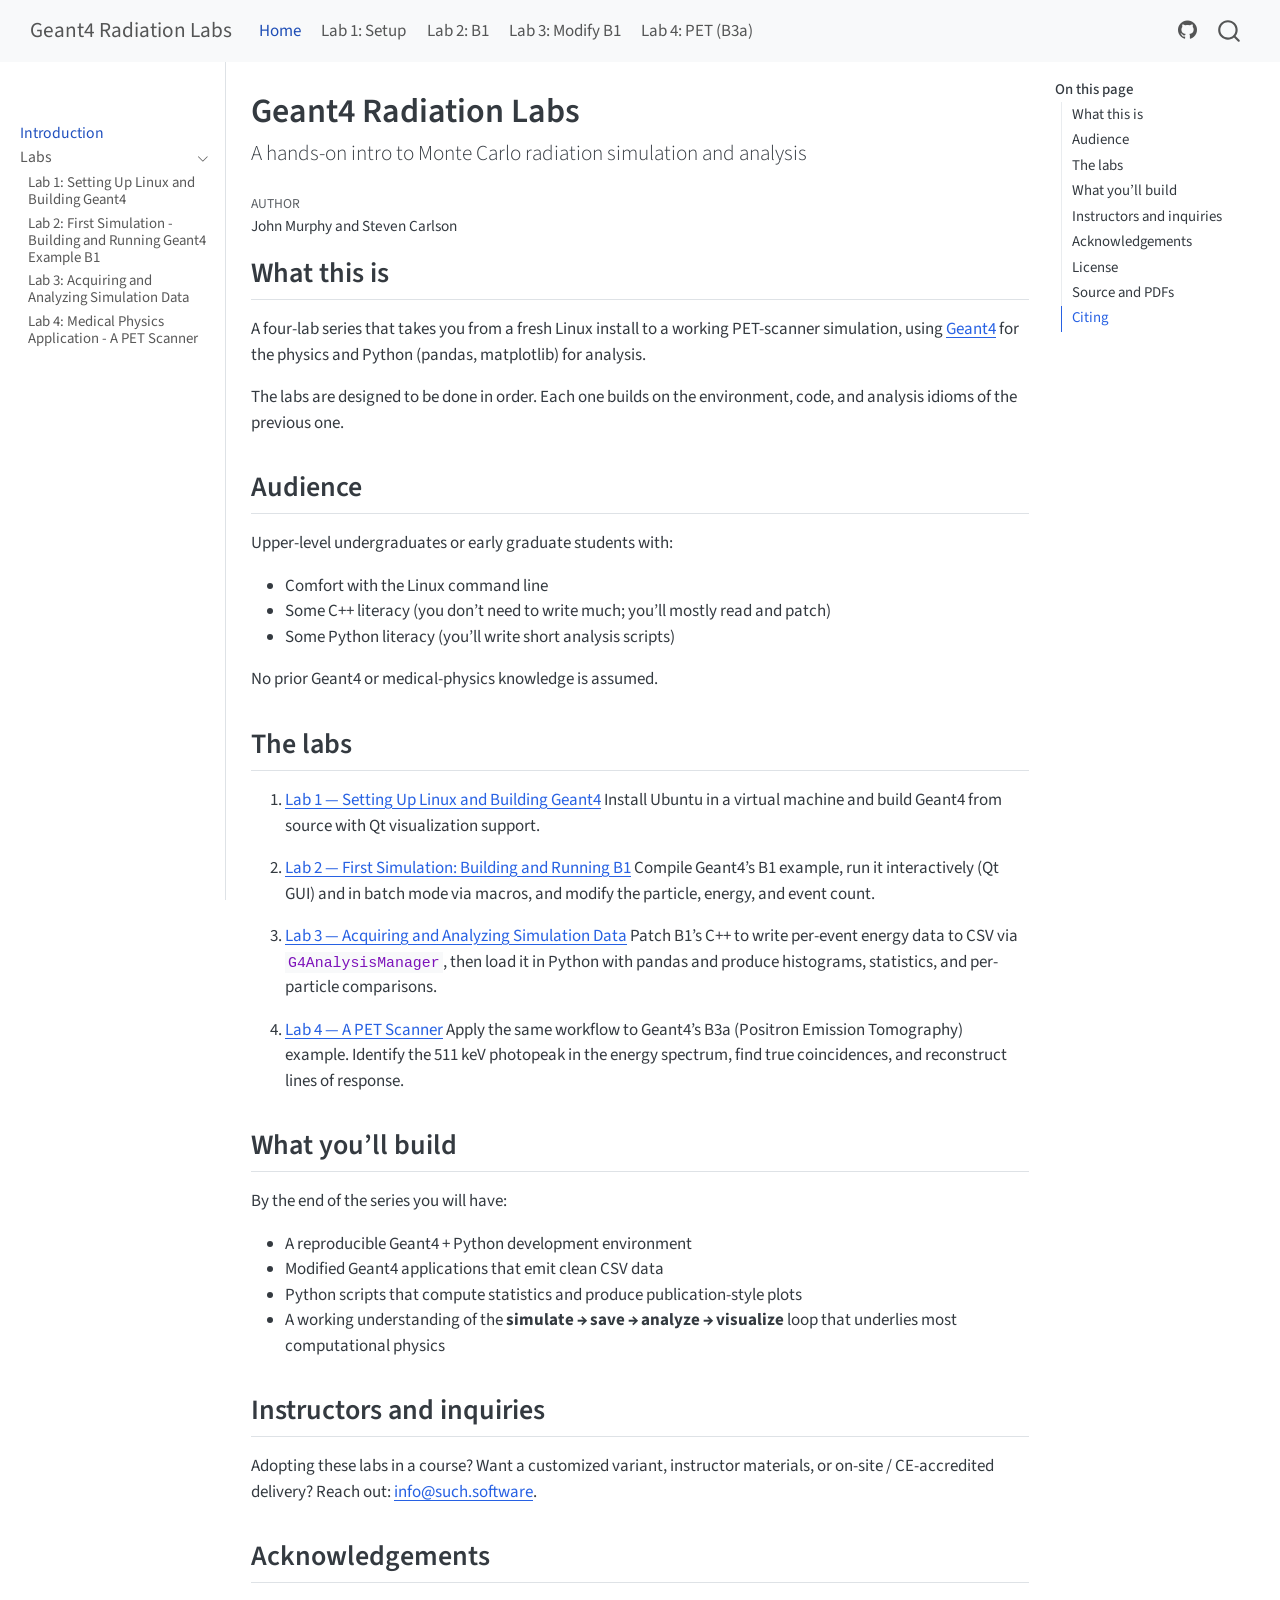
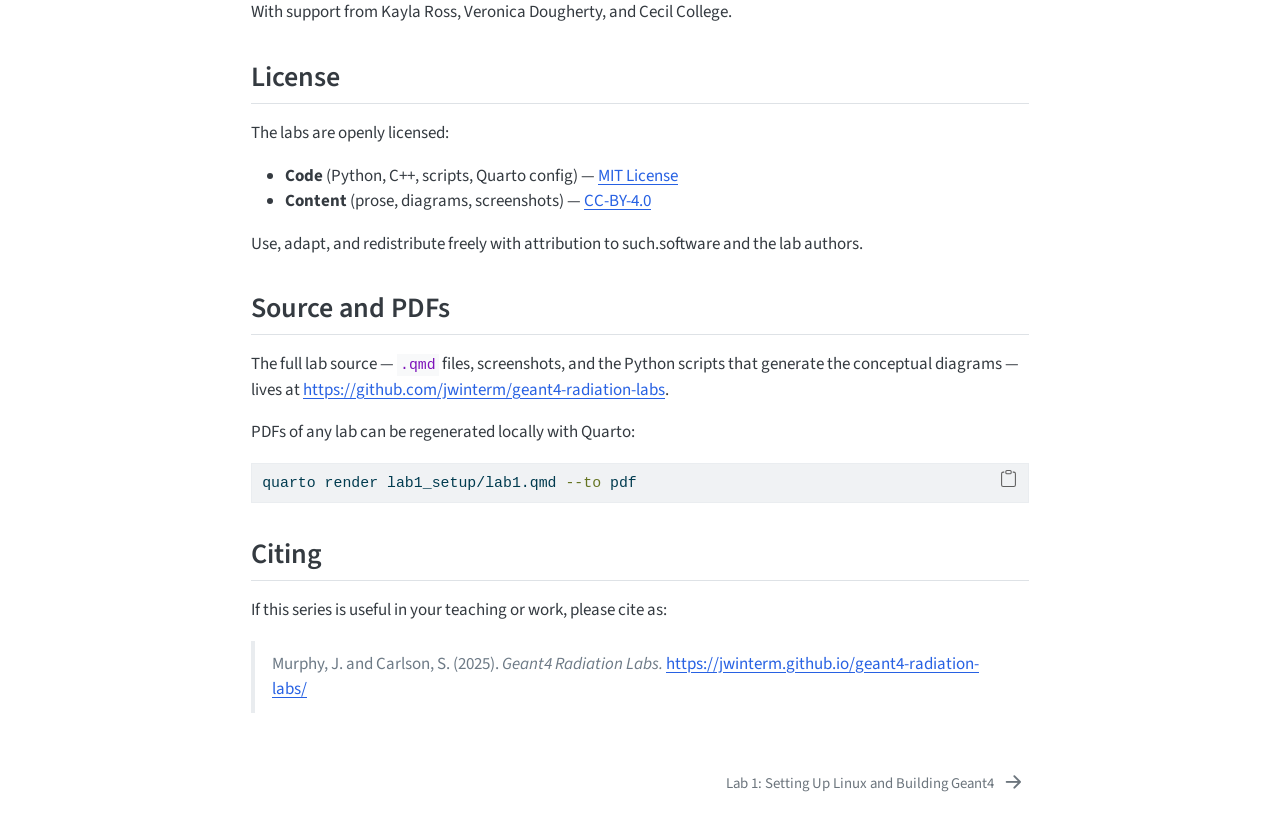
==== commit d65ac2c5: "Built site for gh-pages" ====
--- a/index.html
+++ b/index.html
@@ -236,7 +236,9 @@
   <li><a href="#audience" id="toc-audience" class="nav-link" data-scroll-target="#audience">Audience</a></li>
   <li><a href="#the-labs" id="toc-the-labs" class="nav-link" data-scroll-target="#the-labs">The labs</a></li>
   <li><a href="#what-youll-build" id="toc-what-youll-build" class="nav-link" data-scroll-target="#what-youll-build">What you’ll build</a></li>
+  <li><a href="#instructors-and-inquiries" id="toc-instructors-and-inquiries" class="nav-link" data-scroll-target="#instructors-and-inquiries">Instructors and inquiries</a></li>
   <li><a href="#acknowledgements" id="toc-acknowledgements" class="nav-link" data-scroll-target="#acknowledgements">Acknowledgements</a></li>
+  <li><a href="#license" id="toc-license" class="nav-link" data-scroll-target="#license">License</a></li>
   <li><a href="#source-and-pdfs" id="toc-source-and-pdfs" class="nav-link" data-scroll-target="#source-and-pdfs">Source and PDFs</a></li>
   <li><a href="#citing" id="toc-citing" class="nav-link" data-scroll-target="#citing">Citing</a></li>
   </ul>
@@ -305,9 +307,22 @@
 <li>A working understanding of the <strong>simulate → save → analyze → visualize</strong> loop that underlies most computational physics</li>
 </ul>
 </section>
+<section id="instructors-and-inquiries" class="level2">
+<h2 class="anchored" data-anchor-id="instructors-and-inquiries">Instructors and inquiries</h2>
+<p>Adopting these labs in a course? Want a customized variant, instructor materials, or on-site / CE-accredited delivery? Reach out: <a href="mailto:info@such.software">info@such.software</a>.</p>
+</section>
 <section id="acknowledgements" class="level2">
 <h2 class="anchored" data-anchor-id="acknowledgements">Acknowledgements</h2>
 <p>With support from Kayla Ross, Veronica Dougherty, and Cecil College.</p>
+</section>
+<section id="license" class="level2">
+<h2 class="anchored" data-anchor-id="license">License</h2>
+<p>The labs are openly licensed:</p>
+<ul>
+<li><strong>Code</strong> (Python, C++, scripts, Quarto config) — <a href="https://github.com/jwinterm/geant4-radiation-labs/blob/main/LICENSE">MIT License</a></li>
+<li><strong>Content</strong> (prose, diagrams, screenshots) — <a href="https://github.com/jwinterm/geant4-radiation-labs/blob/main/LICENSE-CONTENT">CC-BY-4.0</a></li>
+</ul>
+<p>Use, adapt, and redistribute freely with attribution to such.software and the lab authors.</p>
 </section>
 <section id="source-and-pdfs" class="level2">
 <h2 class="anchored" data-anchor-id="source-and-pdfs">Source and PDFs</h2>
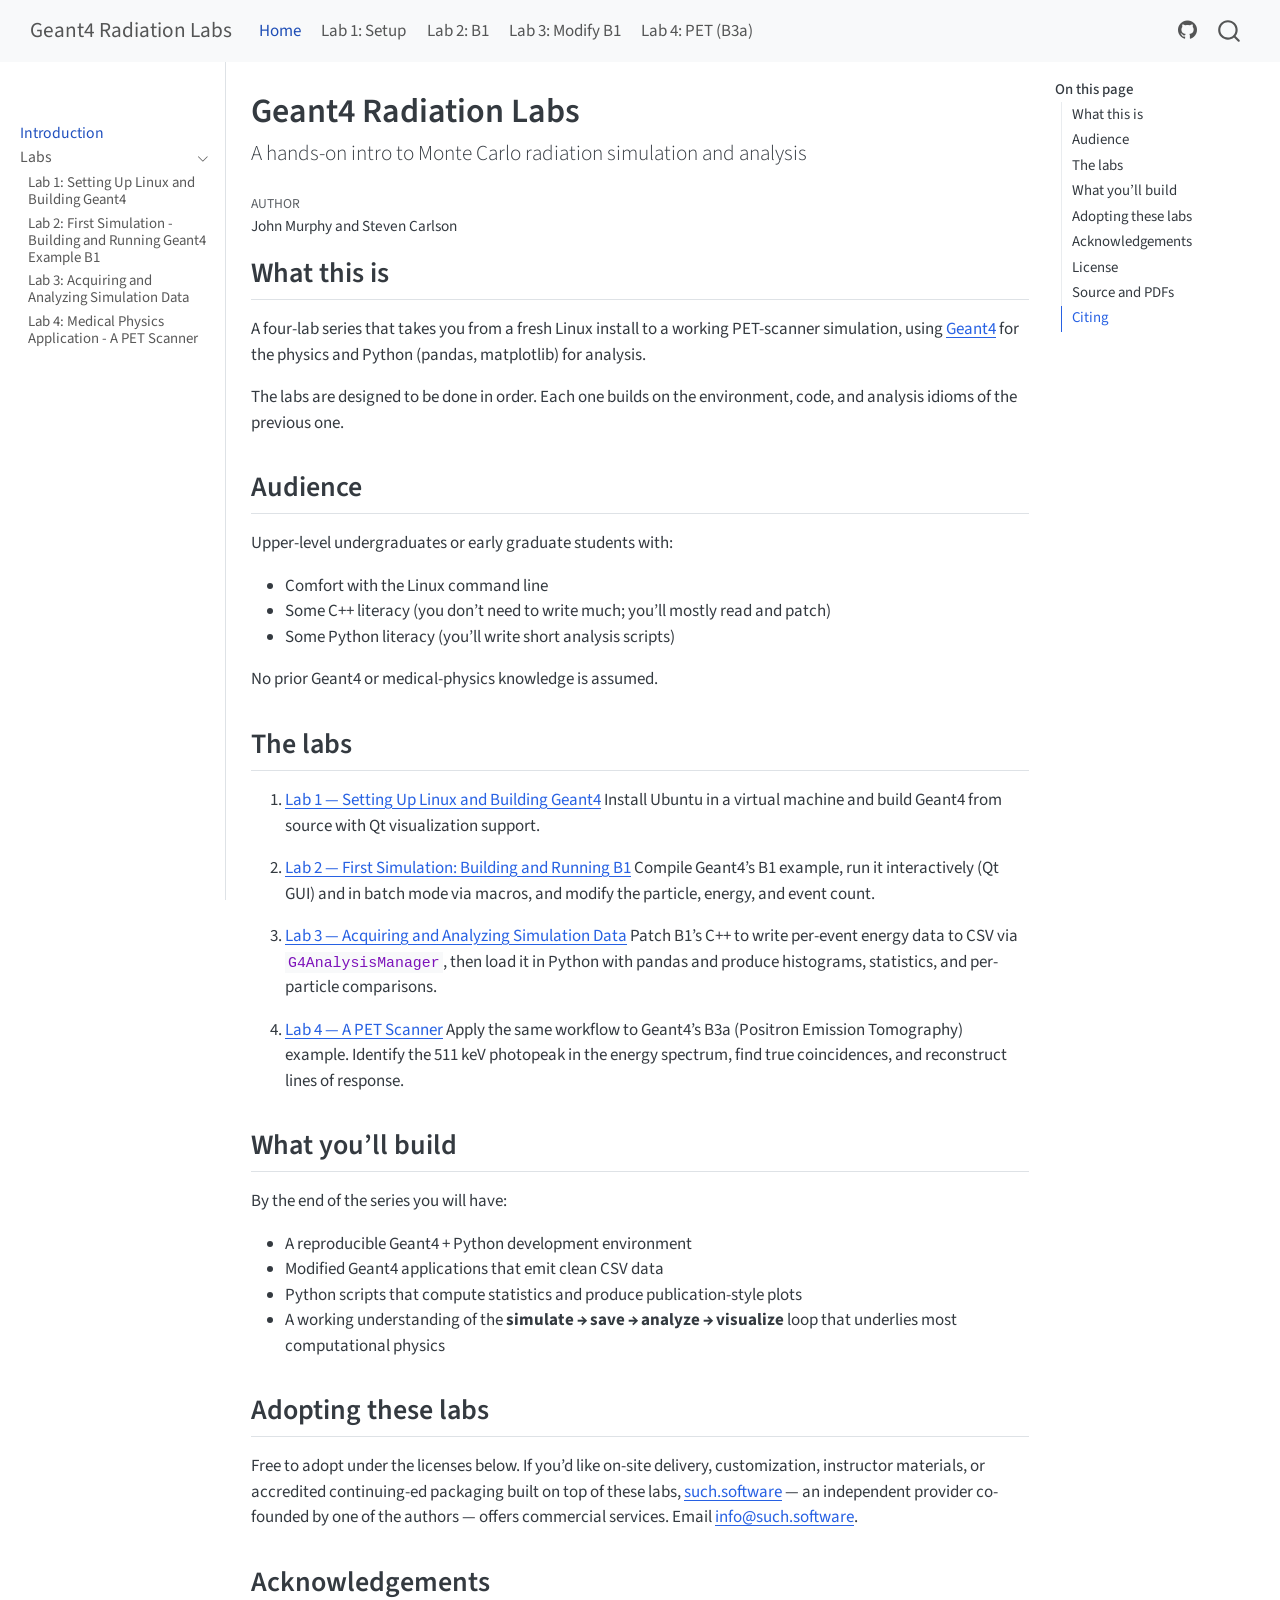
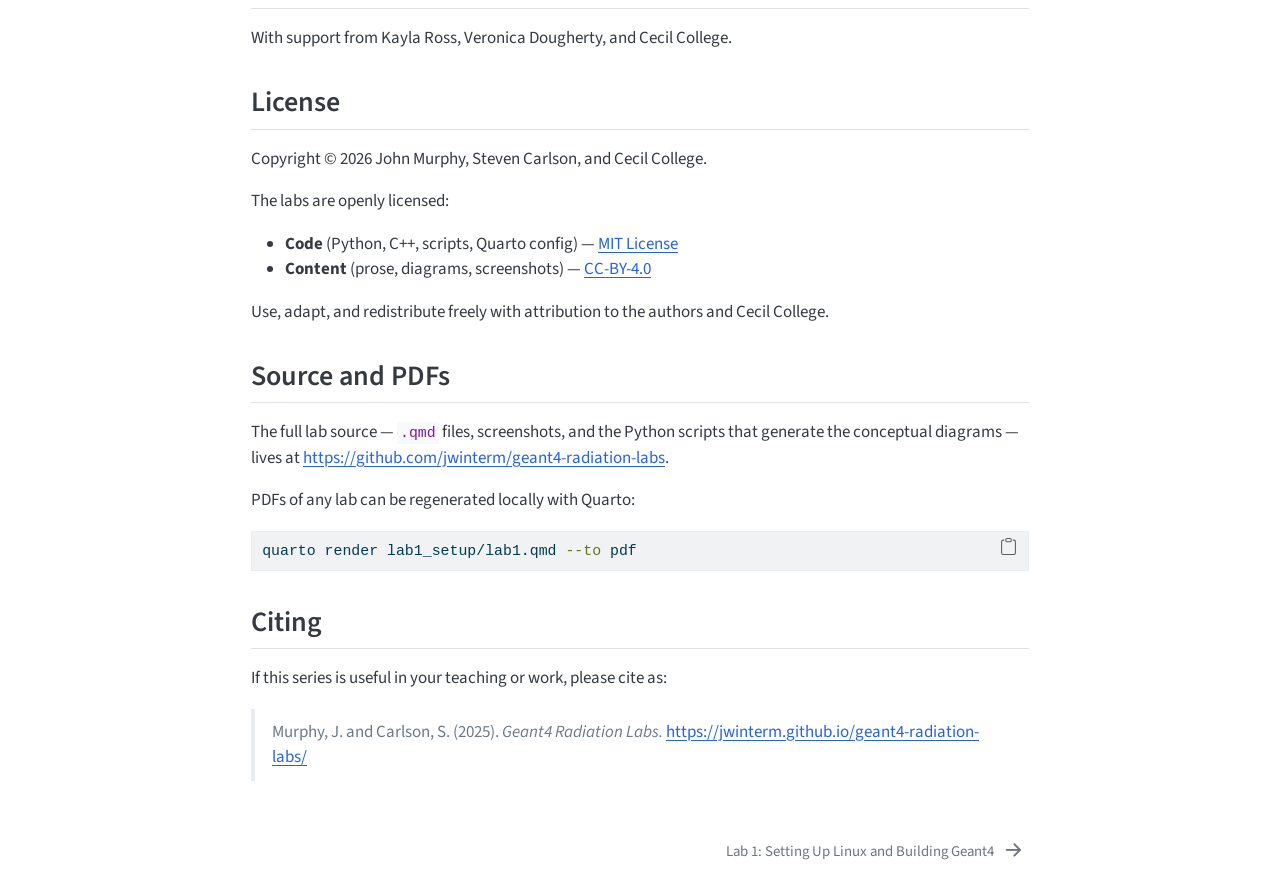
==== commit 52186b26: "Built site for gh-pages" ====
--- a/index.html
+++ b/index.html
@@ -236,7 +236,7 @@
   <li><a href="#audience" id="toc-audience" class="nav-link" data-scroll-target="#audience">Audience</a></li>
   <li><a href="#the-labs" id="toc-the-labs" class="nav-link" data-scroll-target="#the-labs">The labs</a></li>
   <li><a href="#what-youll-build" id="toc-what-youll-build" class="nav-link" data-scroll-target="#what-youll-build">What you’ll build</a></li>
-  <li><a href="#instructors-and-inquiries" id="toc-instructors-and-inquiries" class="nav-link" data-scroll-target="#instructors-and-inquiries">Instructors and inquiries</a></li>
+  <li><a href="#adopting-these-labs" id="toc-adopting-these-labs" class="nav-link" data-scroll-target="#adopting-these-labs">Adopting these labs</a></li>
   <li><a href="#acknowledgements" id="toc-acknowledgements" class="nav-link" data-scroll-target="#acknowledgements">Acknowledgements</a></li>
   <li><a href="#license" id="toc-license" class="nav-link" data-scroll-target="#license">License</a></li>
   <li><a href="#source-and-pdfs" id="toc-source-and-pdfs" class="nav-link" data-scroll-target="#source-and-pdfs">Source and PDFs</a></li>
@@ -307,9 +307,9 @@
 <li>A working understanding of the <strong>simulate → save → analyze → visualize</strong> loop that underlies most computational physics</li>
 </ul>
 </section>
-<section id="instructors-and-inquiries" class="level2">
-<h2 class="anchored" data-anchor-id="instructors-and-inquiries">Instructors and inquiries</h2>
-<p>Adopting these labs in a course? Want a customized variant, instructor materials, or on-site / CE-accredited delivery? Reach out: <a href="mailto:info@such.software">info@such.software</a>.</p>
+<section id="adopting-these-labs" class="level2">
+<h2 class="anchored" data-anchor-id="adopting-these-labs">Adopting these labs</h2>
+<p>Free to adopt under the licenses below. If you’d like on-site delivery, customization, instructor materials, or accredited continuing-ed packaging built on top of these labs, <a href="https://such.software">such.software</a> — an independent provider co-founded by one of the authors — offers commercial services. Email <a href="mailto:info@such.software">info@such.software</a>.</p>
 </section>
 <section id="acknowledgements" class="level2">
 <h2 class="anchored" data-anchor-id="acknowledgements">Acknowledgements</h2>
@@ -317,12 +317,13 @@
 </section>
 <section id="license" class="level2">
 <h2 class="anchored" data-anchor-id="license">License</h2>
+<p>Copyright © 2026 John Murphy, Steven Carlson, and Cecil College.</p>
 <p>The labs are openly licensed:</p>
 <ul>
 <li><strong>Code</strong> (Python, C++, scripts, Quarto config) — <a href="https://github.com/jwinterm/geant4-radiation-labs/blob/main/LICENSE">MIT License</a></li>
 <li><strong>Content</strong> (prose, diagrams, screenshots) — <a href="https://github.com/jwinterm/geant4-radiation-labs/blob/main/LICENSE-CONTENT">CC-BY-4.0</a></li>
 </ul>
-<p>Use, adapt, and redistribute freely with attribution to such.software and the lab authors.</p>
+<p>Use, adapt, and redistribute freely with attribution to the authors and Cecil College.</p>
 </section>
 <section id="source-and-pdfs" class="level2">
 <h2 class="anchored" data-anchor-id="source-and-pdfs">Source and PDFs</h2>
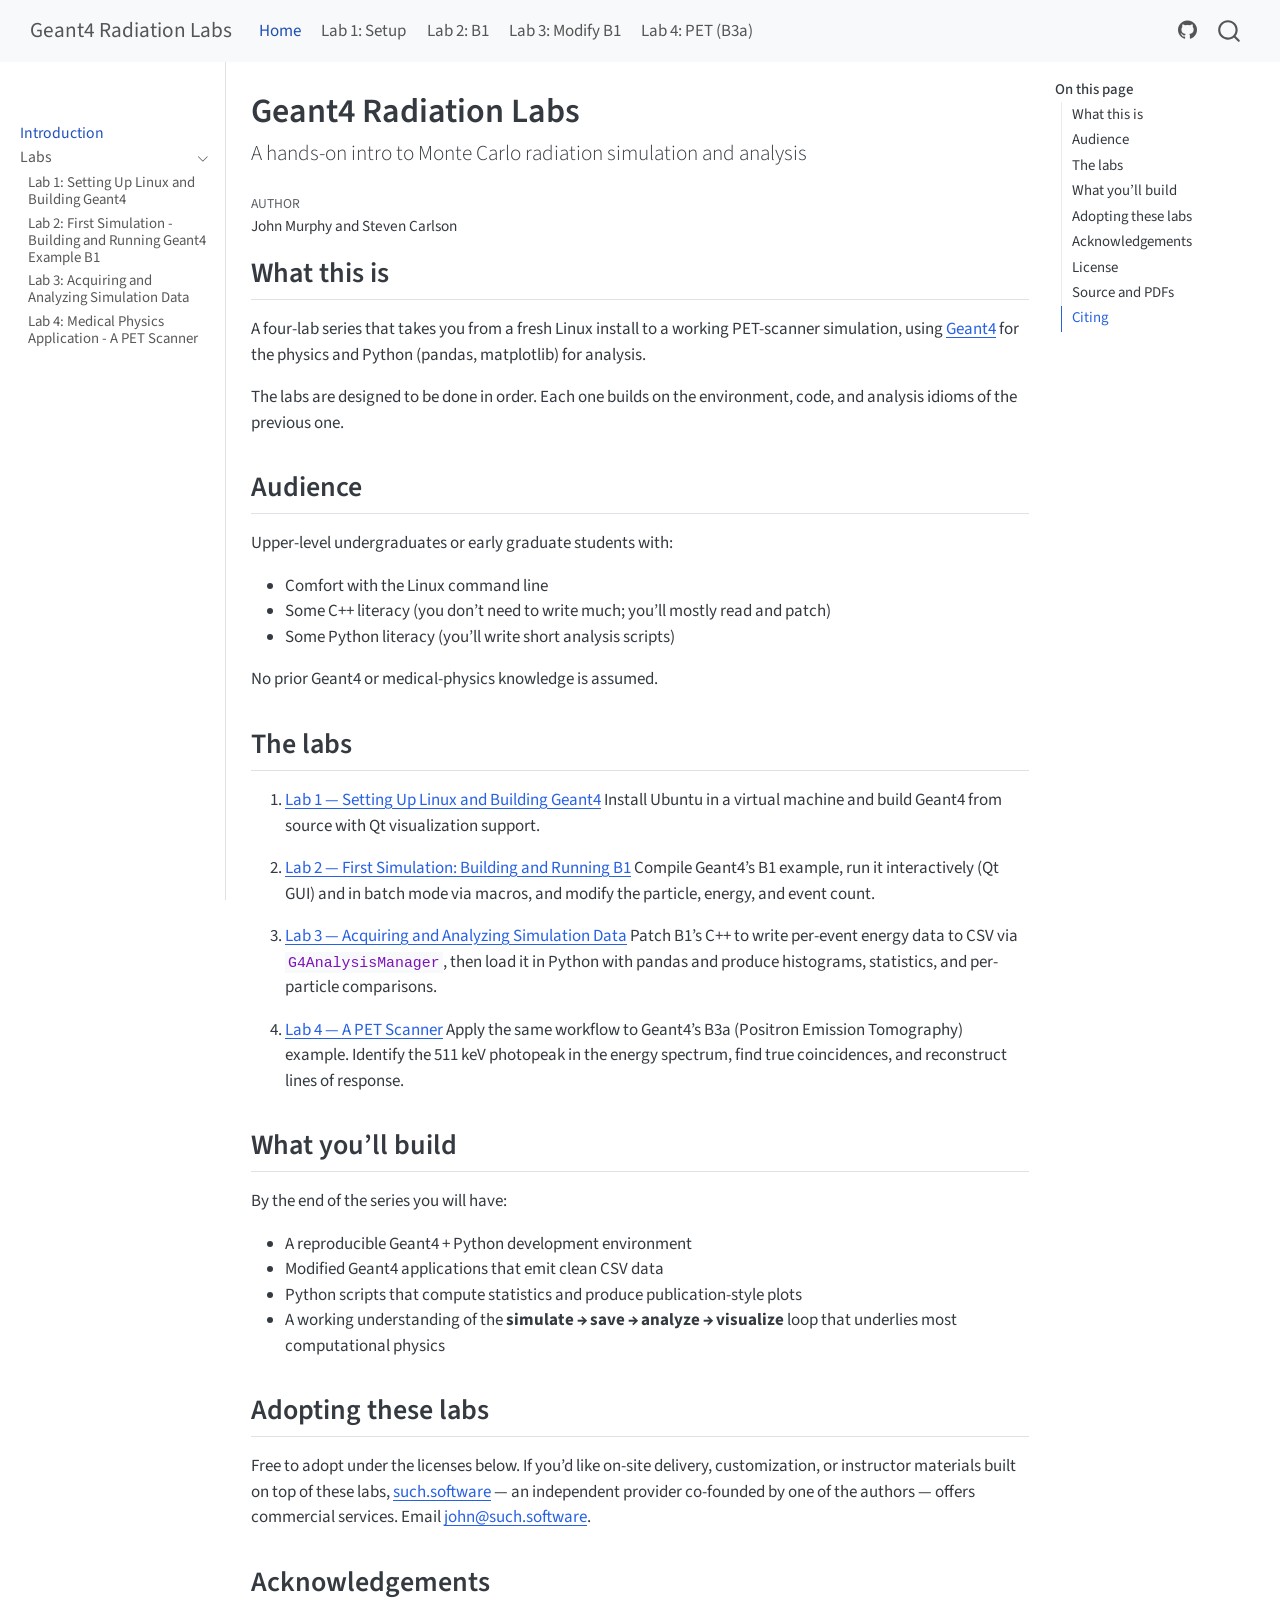
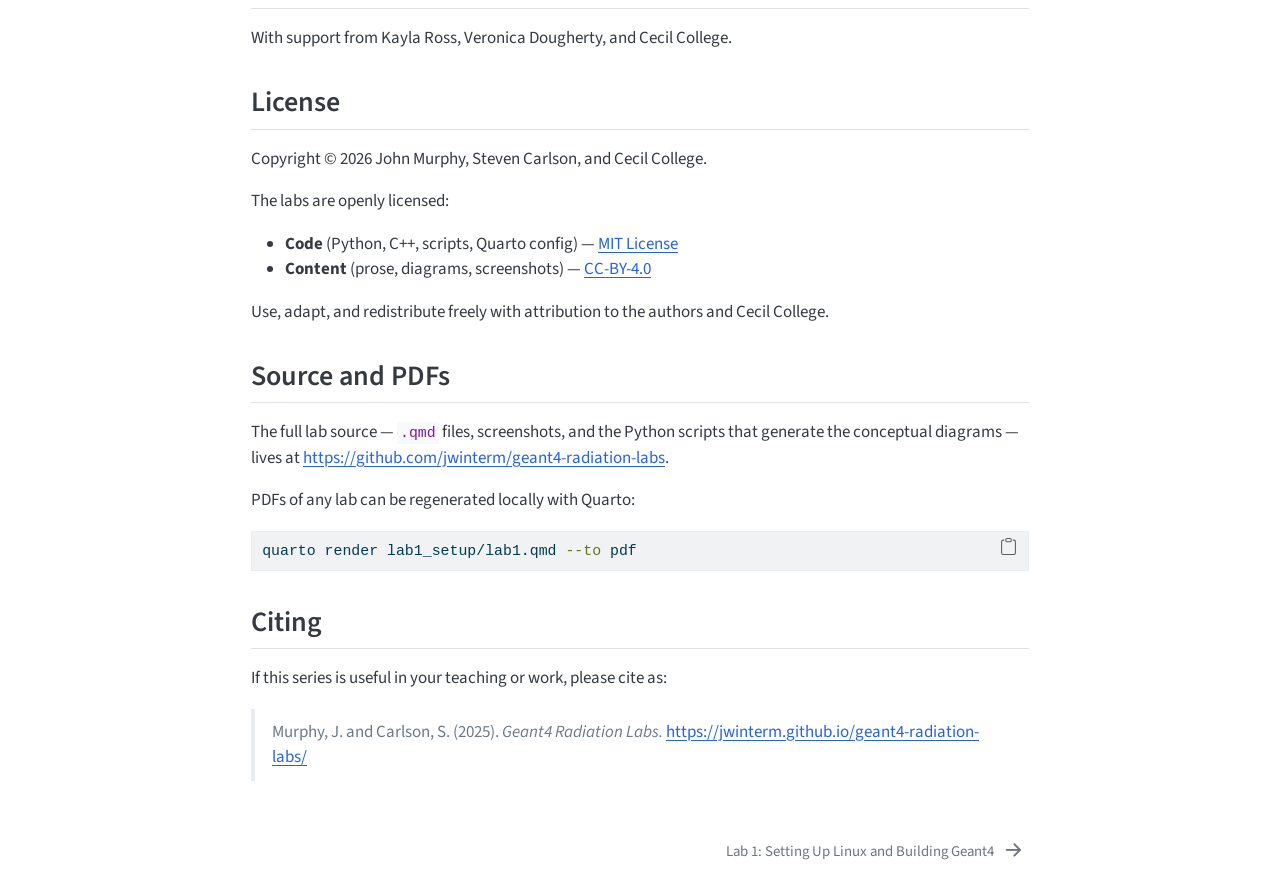
==== commit 24c64cd7: "Built site for gh-pages" ====
--- a/index.html
+++ b/index.html
@@ -309,7 +309,7 @@
 </section>
 <section id="adopting-these-labs" class="level2">
 <h2 class="anchored" data-anchor-id="adopting-these-labs">Adopting these labs</h2>
-<p>Free to adopt under the licenses below. If you’d like on-site delivery, customization, instructor materials, or accredited continuing-ed packaging built on top of these labs, <a href="https://such.software">such.software</a> — an independent provider co-founded by one of the authors — offers commercial services. Email <a href="mailto:info@such.software">info@such.software</a>.</p>
+<p>Free to adopt under the licenses below. If you’d like on-site delivery, customization, or instructor materials built on top of these labs, <a href="https://such.software">such.software</a> — an independent provider co-founded by one of the authors — offers commercial services. Email <a href="mailto:john@such.software">john@such.software</a>.</p>
 </section>
 <section id="acknowledgements" class="level2">
 <h2 class="anchored" data-anchor-id="acknowledgements">Acknowledgements</h2>
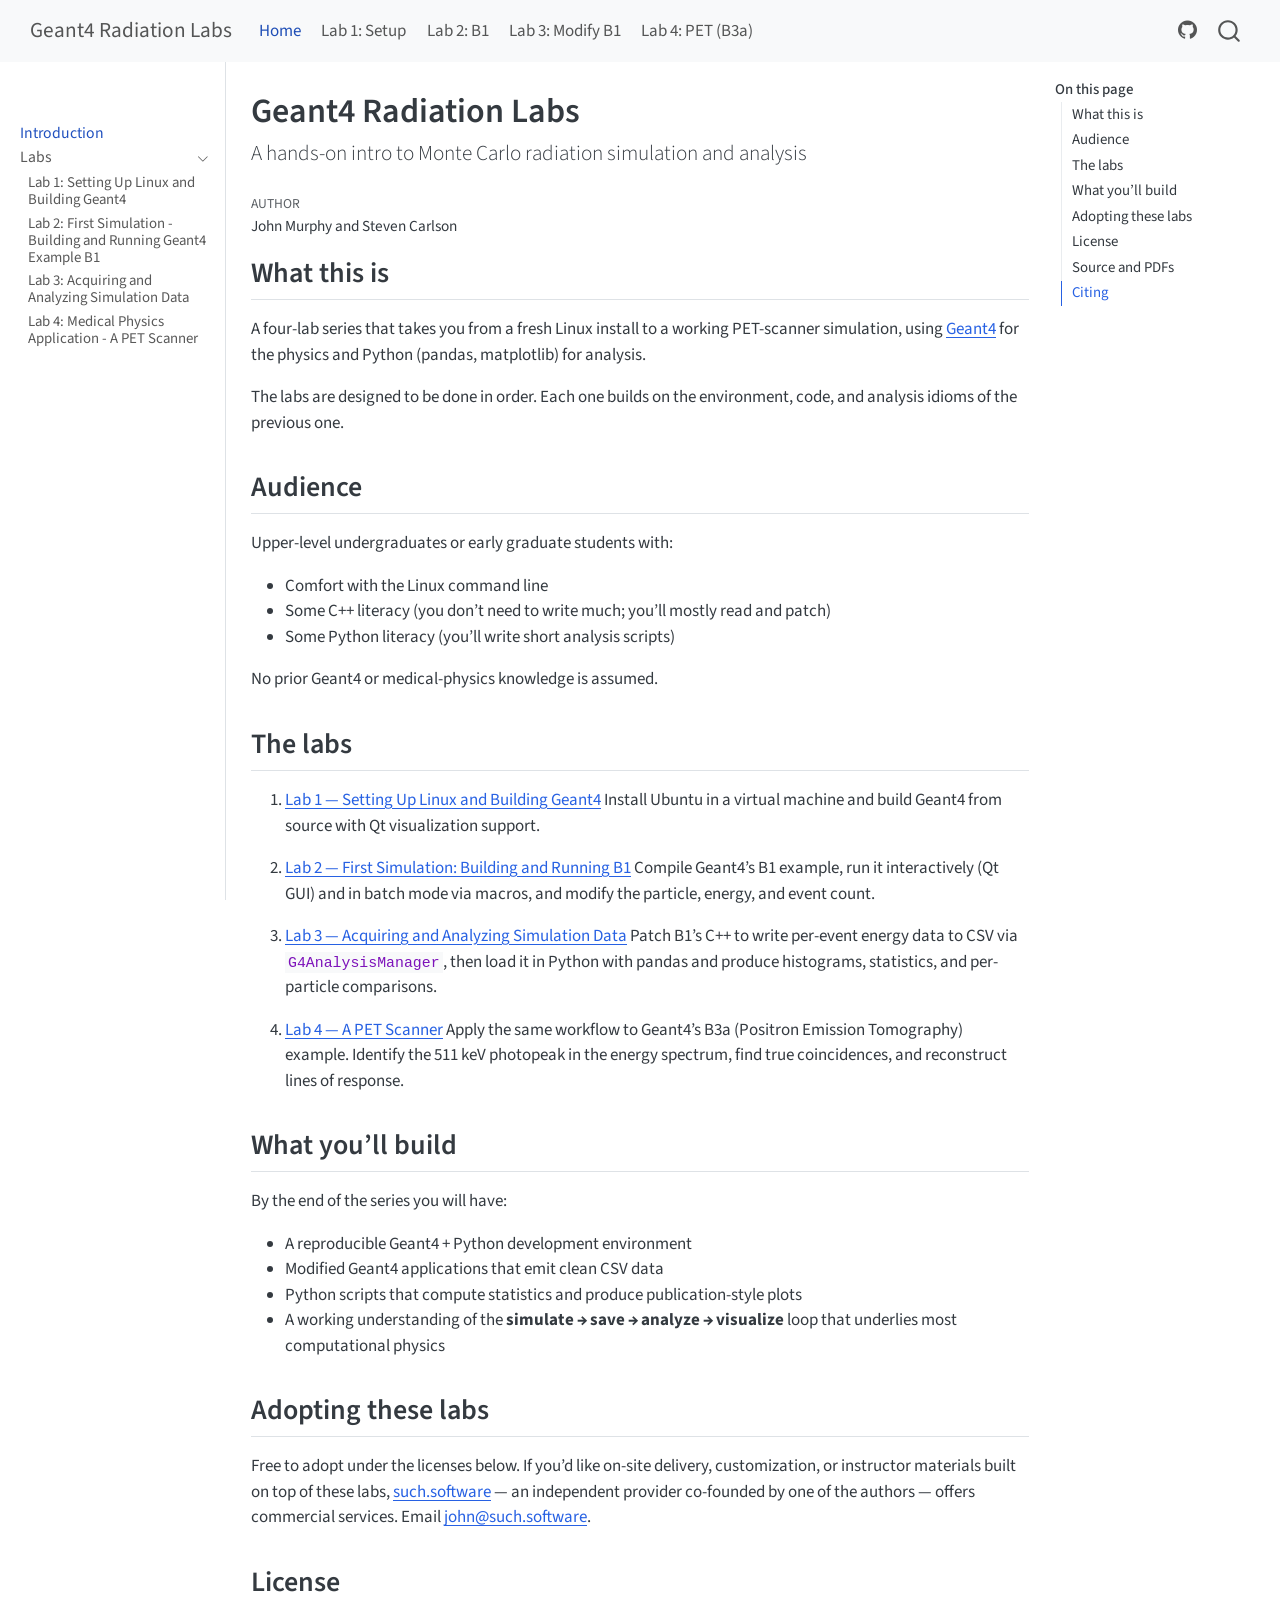
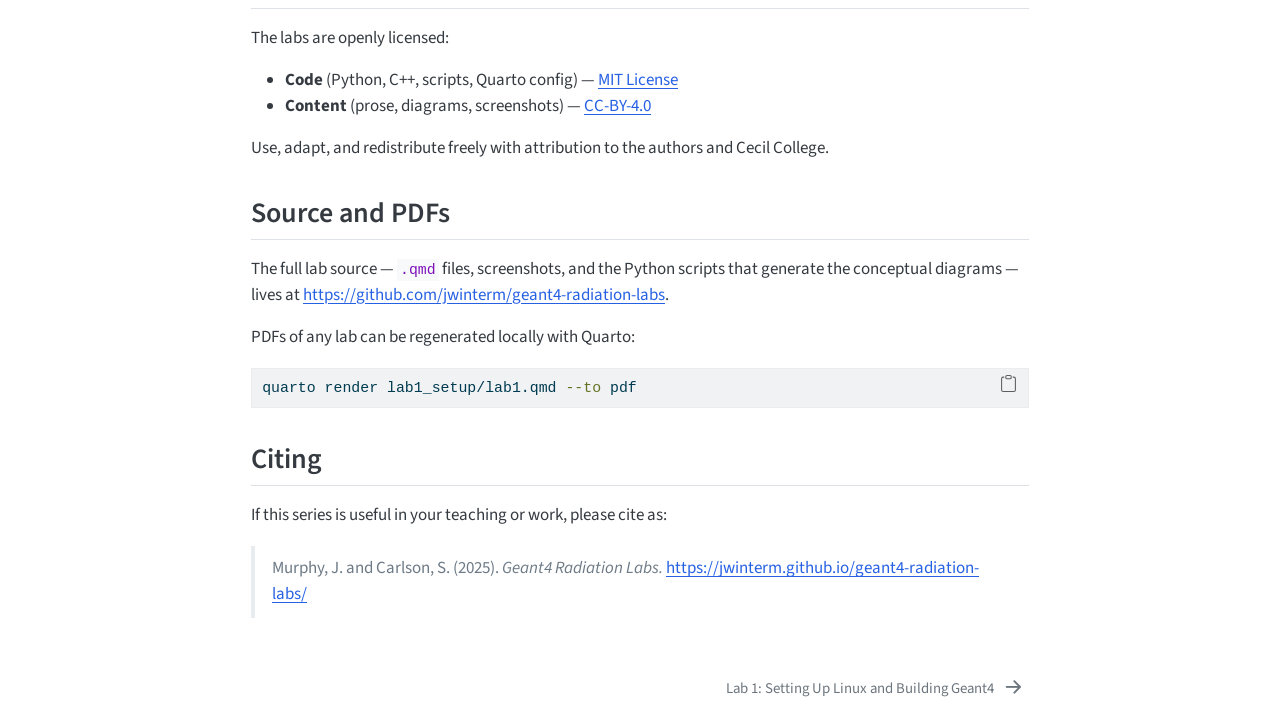
==== commit 4d1628ed: "Built site for gh-pages" ====
--- a/index.html
+++ b/index.html
@@ -237,7 +237,6 @@
   <li><a href="#the-labs" id="toc-the-labs" class="nav-link" data-scroll-target="#the-labs">The labs</a></li>
   <li><a href="#what-youll-build" id="toc-what-youll-build" class="nav-link" data-scroll-target="#what-youll-build">What you’ll build</a></li>
   <li><a href="#adopting-these-labs" id="toc-adopting-these-labs" class="nav-link" data-scroll-target="#adopting-these-labs">Adopting these labs</a></li>
-  <li><a href="#acknowledgements" id="toc-acknowledgements" class="nav-link" data-scroll-target="#acknowledgements">Acknowledgements</a></li>
   <li><a href="#license" id="toc-license" class="nav-link" data-scroll-target="#license">License</a></li>
   <li><a href="#source-and-pdfs" id="toc-source-and-pdfs" class="nav-link" data-scroll-target="#source-and-pdfs">Source and PDFs</a></li>
   <li><a href="#citing" id="toc-citing" class="nav-link" data-scroll-target="#citing">Citing</a></li>
@@ -311,13 +310,8 @@
 <h2 class="anchored" data-anchor-id="adopting-these-labs">Adopting these labs</h2>
 <p>Free to adopt under the licenses below. If you’d like on-site delivery, customization, or instructor materials built on top of these labs, <a href="https://such.software">such.software</a> — an independent provider co-founded by one of the authors — offers commercial services. Email <a href="mailto:john@such.software">john@such.software</a>.</p>
 </section>
-<section id="acknowledgements" class="level2">
-<h2 class="anchored" data-anchor-id="acknowledgements">Acknowledgements</h2>
-<p>With support from Kayla Ross, Veronica Dougherty, and Cecil College.</p>
-</section>
 <section id="license" class="level2">
 <h2 class="anchored" data-anchor-id="license">License</h2>
-<p>Copyright © 2026 John Murphy, Steven Carlson, and Cecil College.</p>
 <p>The labs are openly licensed:</p>
 <ul>
 <li><strong>Code</strong> (Python, C++, scripts, Quarto config) — <a href="https://github.com/jwinterm/geant4-radiation-labs/blob/main/LICENSE">MIT License</a></li>
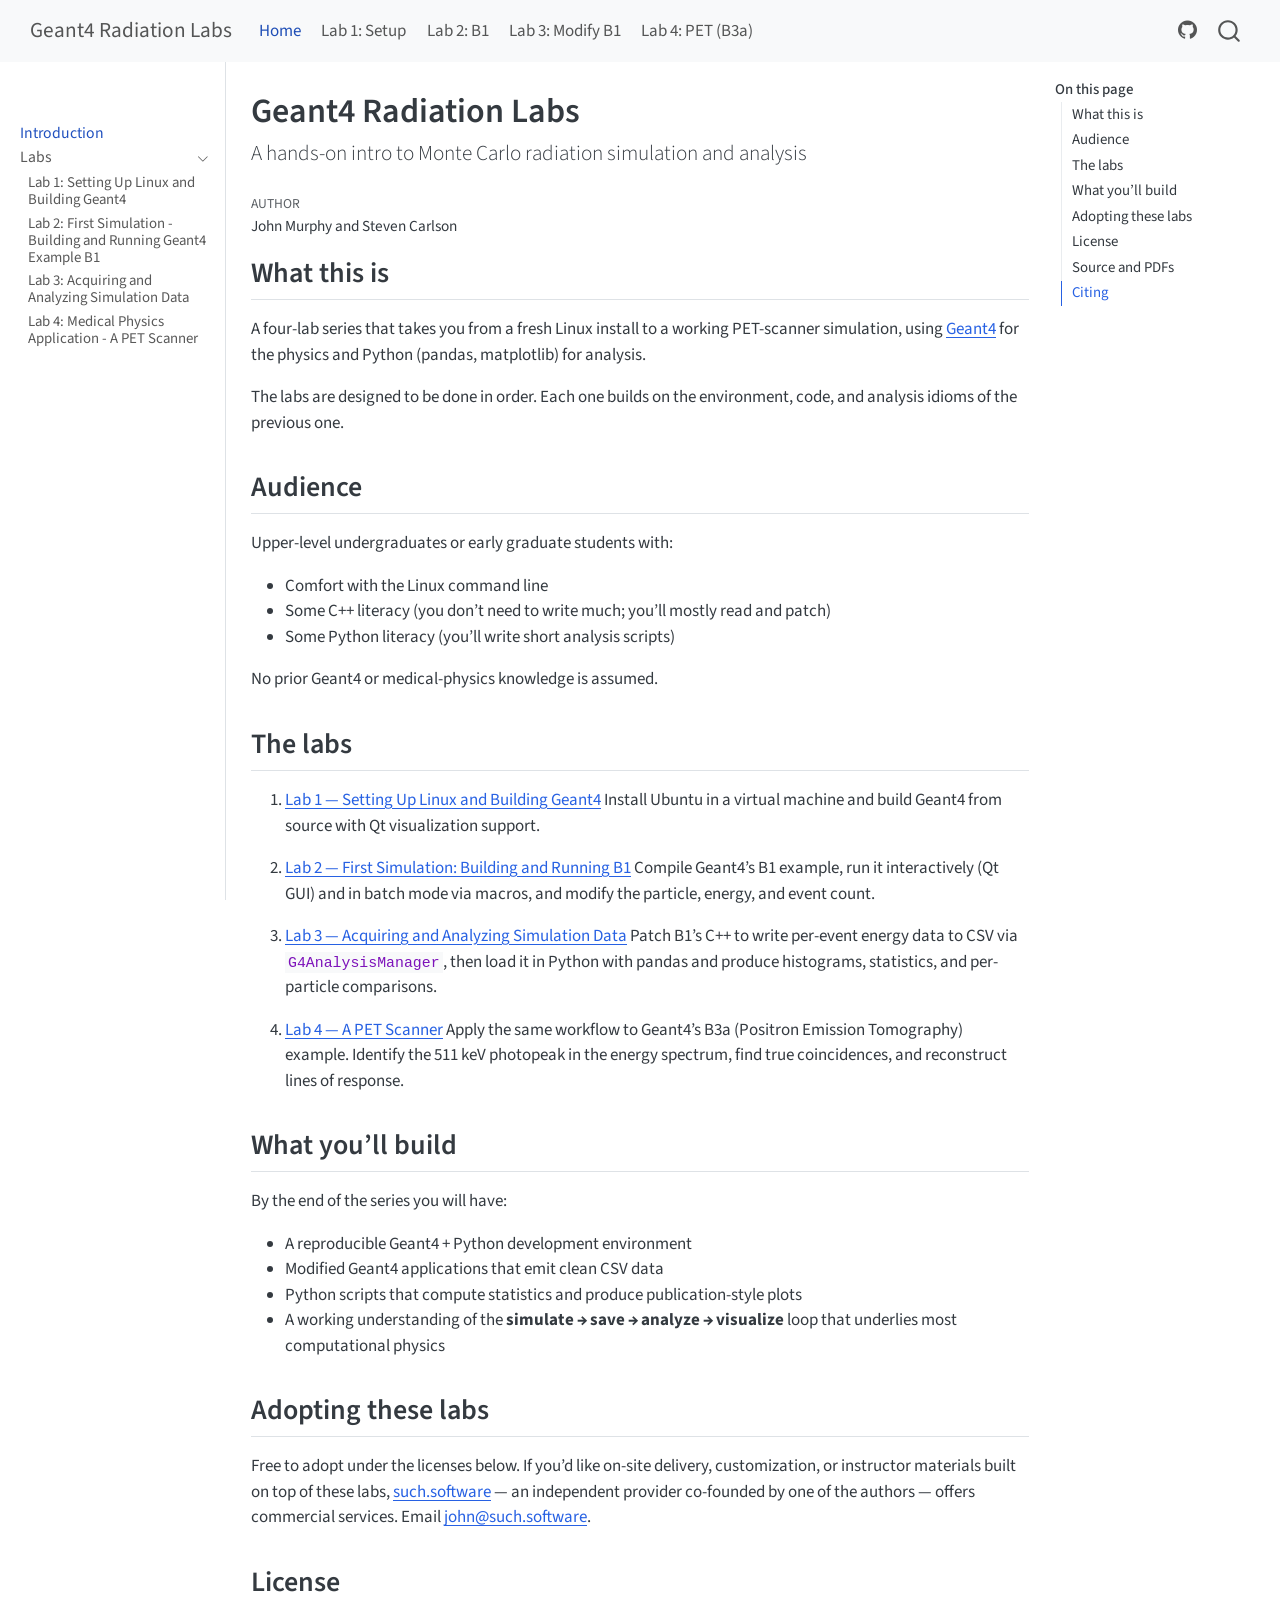
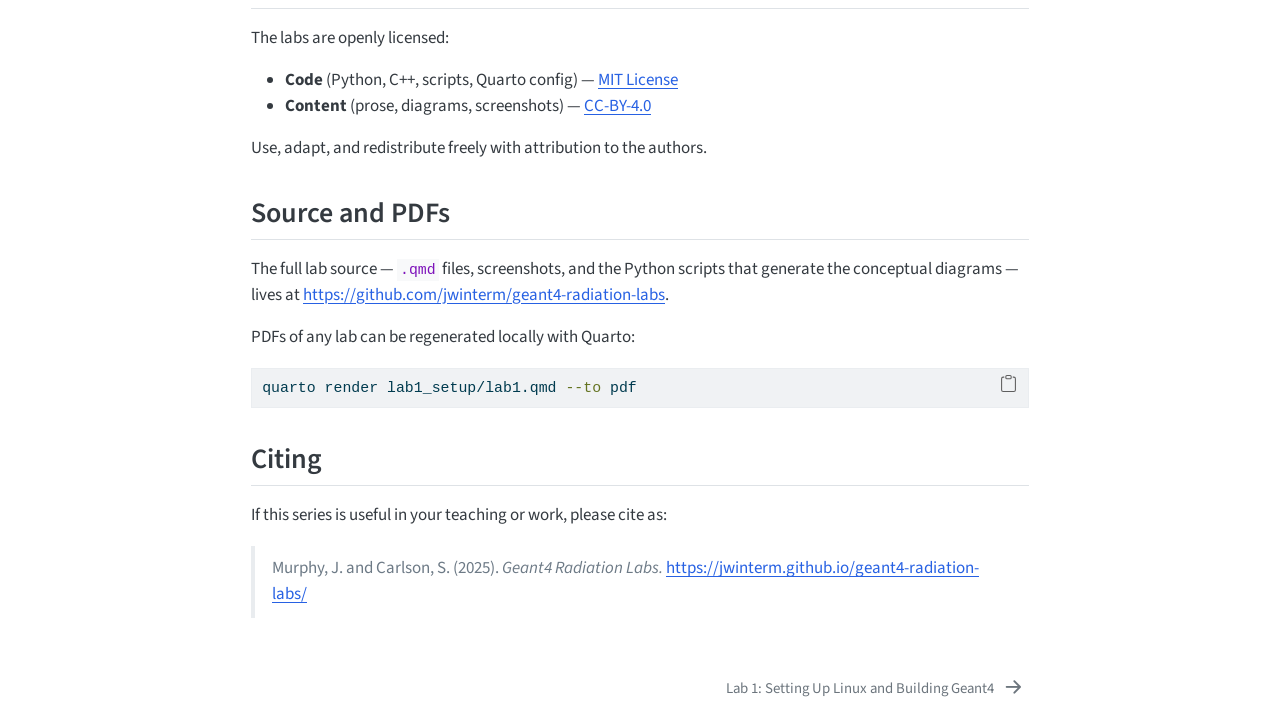
==== commit 034d99ee: "Built site for gh-pages" ====
--- a/index.html
+++ b/index.html
@@ -317,7 +317,7 @@
 <li><strong>Code</strong> (Python, C++, scripts, Quarto config) — <a href="https://github.com/jwinterm/geant4-radiation-labs/blob/main/LICENSE">MIT License</a></li>
 <li><strong>Content</strong> (prose, diagrams, screenshots) — <a href="https://github.com/jwinterm/geant4-radiation-labs/blob/main/LICENSE-CONTENT">CC-BY-4.0</a></li>
 </ul>
-<p>Use, adapt, and redistribute freely with attribution to the authors and Cecil College.</p>
+<p>Use, adapt, and redistribute freely with attribution to the authors.</p>
 </section>
 <section id="source-and-pdfs" class="level2">
 <h2 class="anchored" data-anchor-id="source-and-pdfs">Source and PDFs</h2>
